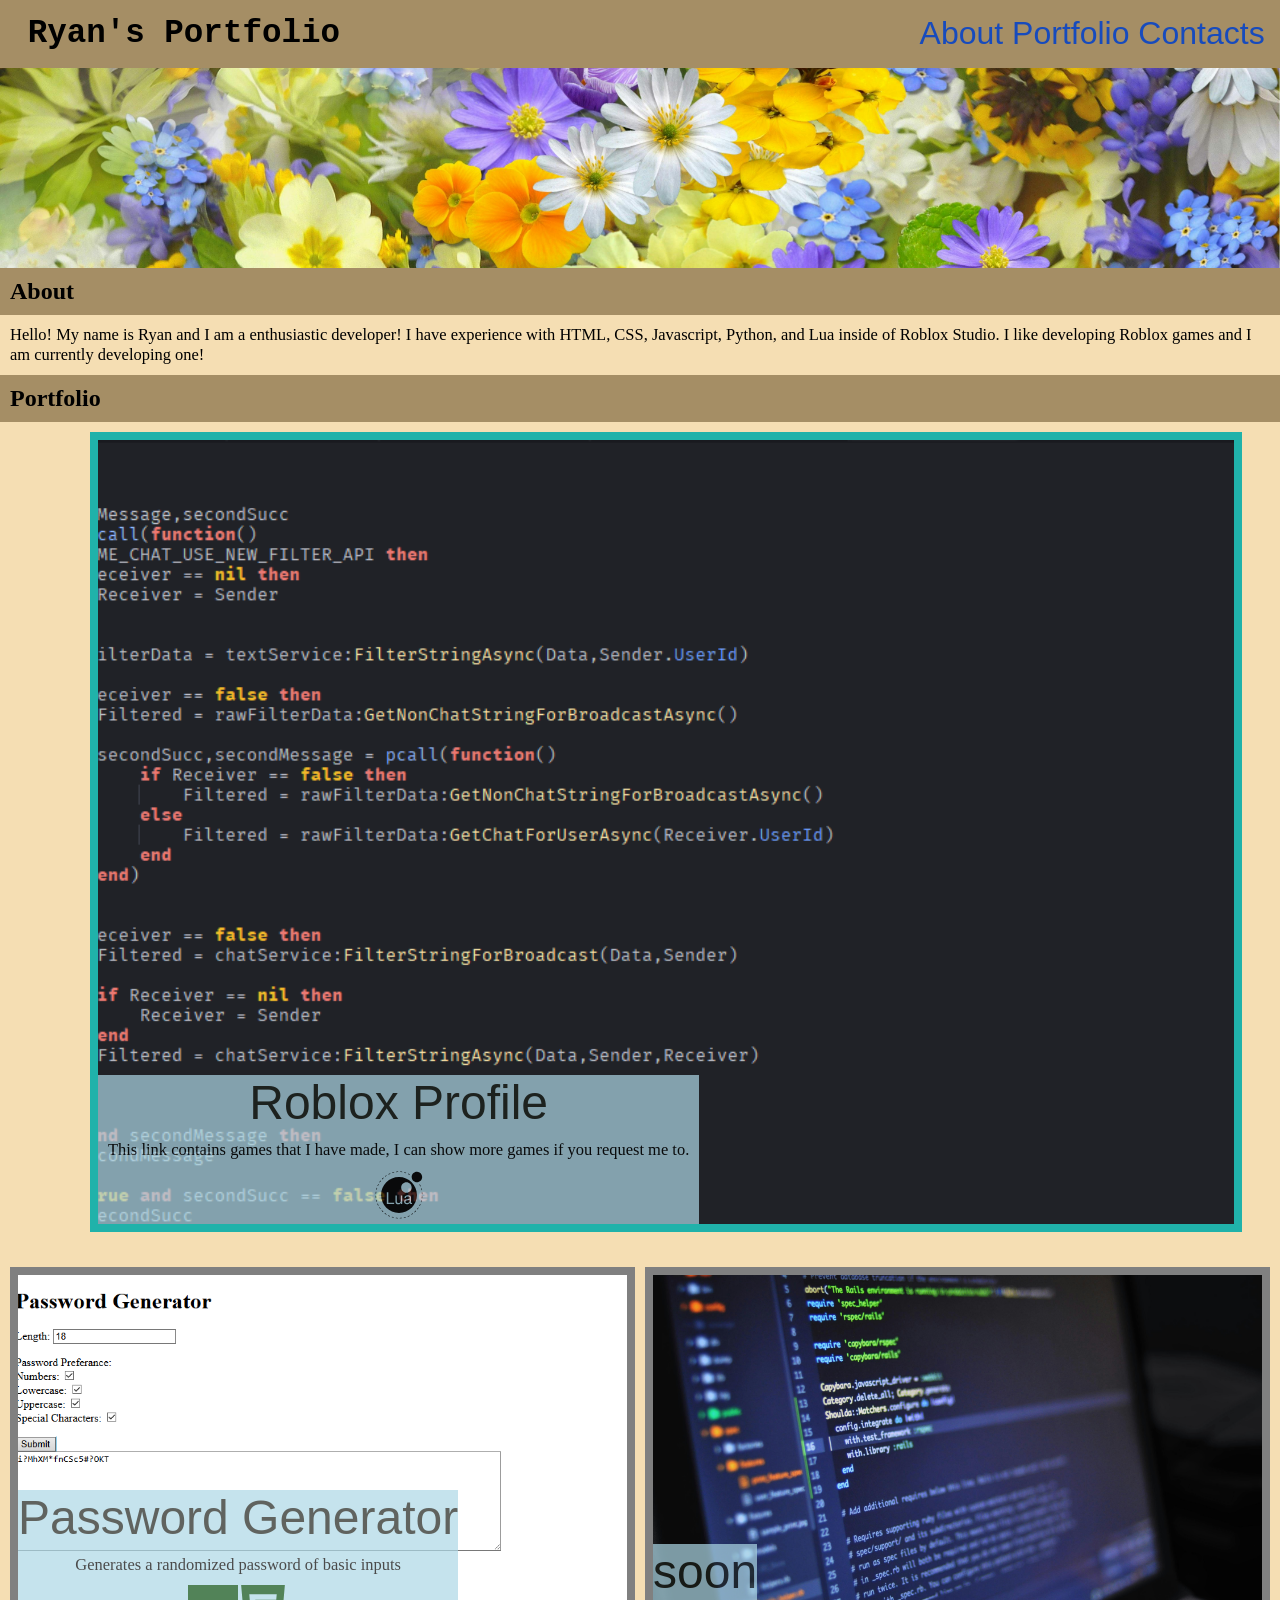
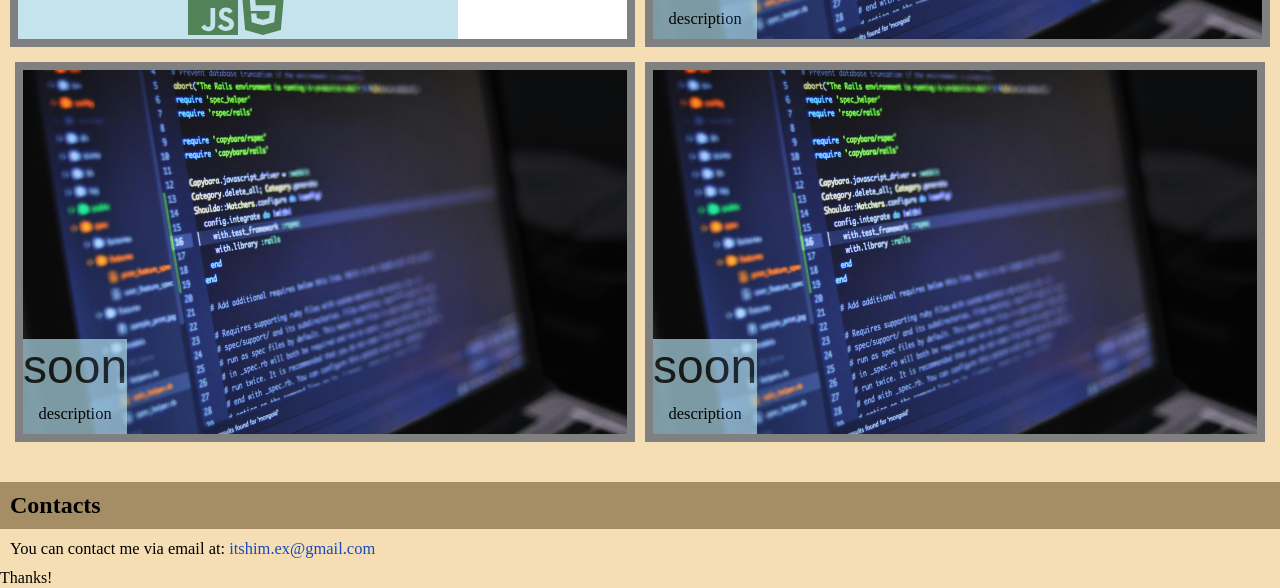
==== index.html @ 3d2c6822 "Fix typo in the About section" ====
<!DOCTYPE html>
<html lang="en">

<head>
    <meta charset="UTF-8">
    <meta name="viewport" content="width=device-width, initial-scale=1.0">
    <title>Ryan's Portfolio</title>
    <!-- <link rel="stylesheet" href="assets/css/reset.css"> -->
    <link rel="stylesheet" href="assets/css/style.css">
</head>

<body>
    <header>
        <h1 class="red">Ryan's Portfolio</h1>
        <nav>
            <ul>
                <li><a id="aboutlink" href="#about">About</a></li>
                <li><a href="#portfolio">Portfolio</a></li>
                <li><a href="#contacts">Contacts</a></li>
            </ul>
        </nav>
    </header>
    <div class="hero"></div>
    <main>
        <section id="about">
            <h2>About</h2>
            <p>
                Hello! My name is Ryan and I am a enthusiastic developer! I have experience with HTML, CSS, Javascript, Python, and Lua inside of Roblox Studio. I like developing Roblox games and I am currently developing one!
            </p>
        </section>
        <section id="portfolio">
            <h2>Portfolio</h2>
            <div class="card imgLua" id="top">
                <div class="textbox">
                    <a href="https://www.roblox.com/users/1444174909/profile#!#creations" target="_blank">Roblox Profile</a>
                    <p>This link contains games that I have made, I can show more games if you request me to.</p>
                    <img src="assets/images/lua.svg" class="luaSVG">
                </div>
            </div>
            <div class="projects">
                <div class="row">
                    <div class="col">
                        <div class="card imgPsWrd" id="two">
                            <div class="textbox">
                                <a href="https://rycunn904.github.io/password_generator/" target="_blank">Password Generator</a>
                                <p>Generates a randomized password of basic inputs</p>
                                <img src="assets/images/javascript.svg" class="jsSVG"><img src="assets/images/html5.svg" class="htmlSVG">
                            </div>
                        </div>
                    </div>
                    <div class="col">
                        <div class="card img" id="three">
                            <div class="textbox">
                                <a>soon</a>
                                <p>description</p>
                            </div>
                        </div>
                    </div>
                    <div class="row">
                        <div class="col">
                            <div class="card img" id="two">
                                <div class="textbox">
                                    <a>soon</a>
                                    <p>description</p>
                                </div>
                            </div>
                        </div>
                        <div class="col">
                            <div class="card img" id="three">
                                <div class="textbox">
                                    <a>soon</a>
                                    <p>description</p>
                                </div>
                            </div>
                        </div>
                    </div>
                </div>
            </div>
        </section>
        <section id="contacts">
            <h2>Contacts</h2>
            <p>
                You can contact me via email at: <a href="mailto:itshim.ex@gmail.com">itshim.ex@gmail.com</a>
            </p>
        </section>
    </main>
    <footer>Thanks!</footer>
</body>

</html>
---- assets/css/style.css ----
* {
    box-sizing: border-box;
    padding: 0%;
    margin: 0%;
}

body {
    background-color: wheat;
}

header {
    display: flex;
    flex-wrap: wrap;
    background-color: rgb(165, 142, 101);
    padding: 1.20%;
}

h1 {
    display: inline-block;
    text-align: left;
    font-family: monospace;
    font-size: 250%;
    margin-left: 1%;
}

nav {
    margin-left: auto;
    margin-top: auto;
} 

nav ul {
    font-size: 200%;
    font-family: Impact, Haettenschweiler, 'Arial Narrow Bold', sans-serif;
    list-style-type: none;
}

nav ul li {
    display: inline-block;
    padding-right: 0.5;
}

a {
    color: rgb(23, 75, 189);
    text-decoration: none;
}

.hero {
    display: flex;
    flex-wrap: wrap;
    background-image: url(../images/hero.jpeg);
    background-size: cover;
    background-position: center;
    height: 200px;
    width: 100%;
}

h2 {
    background-color: rgb(165, 142, 101);
    size: 100px;
    padding: 10px;
}

P {
    padding: 10px;
    padding-left: 20;
    font-size: 103%;
}

.projects {
    display: flex;
    flex-wrap: wrap;
    justify-content: space-evenly;
    margin-bottom: 25px;
    width: 100%;
    height: 800px;
    grid-row: 2;
}

.col {
    display: flex;
    flex-direction: column;
    flex-basis: 100%;
    flex: 1;
    margin: 5px;
    border: gray;
    border-style: solid;
    border-width: 8px;
}

.row {
    display: flex;
    flex-wrap: wrap;
    flex-direction: row;
    width: 100%;
    margin: 5px;
}

.card {
    flex-wrap: 1 0 200px;
    padding: 40px;
    text-align: center;
    width: 100%;
    height: 100%;
    background-position: center;
    background-size: cover;
    position: relative;
}

.img {
    background-image: url(../images/code.jpg);
}

.imgLua {
    background-image: url(../images/lua.png);
}

.imgPsWrd {
    background-image: url(../images/pswrd.png);
}

.textbox {
    background-color: lightblue;
    opacity: 70%;
    position: absolute;
    bottom: 0%;
    left: 0%;
}

.textbox a {
    font-size: 300%;
    font-family:'Gill Sans', 'Gill Sans MT', Calibri, 'Trebuchet MS', sans-serif;
    color: rgb(29, 34, 28);
}

.textbox a:hover {
    text-decoration: underline;
    color: whitesmoke;
}

#top {
    display: flex;
    flex-wrap: wrap;
    height: 800px;
    width: 90%;
    margin-bottom: 25px;
    margin-left: 90px;
    margin-top: 10px;
    border: lightseagreen;
    border-style: solid;
    border-width: 8px;
}

.jsSVG {
    height: 50px;
    width: 50px;
}

.htmlSVG {
    height: 50px;
    width: 50px;
}

.luaSVG {
    height: 50px;
    width: 50px;
}
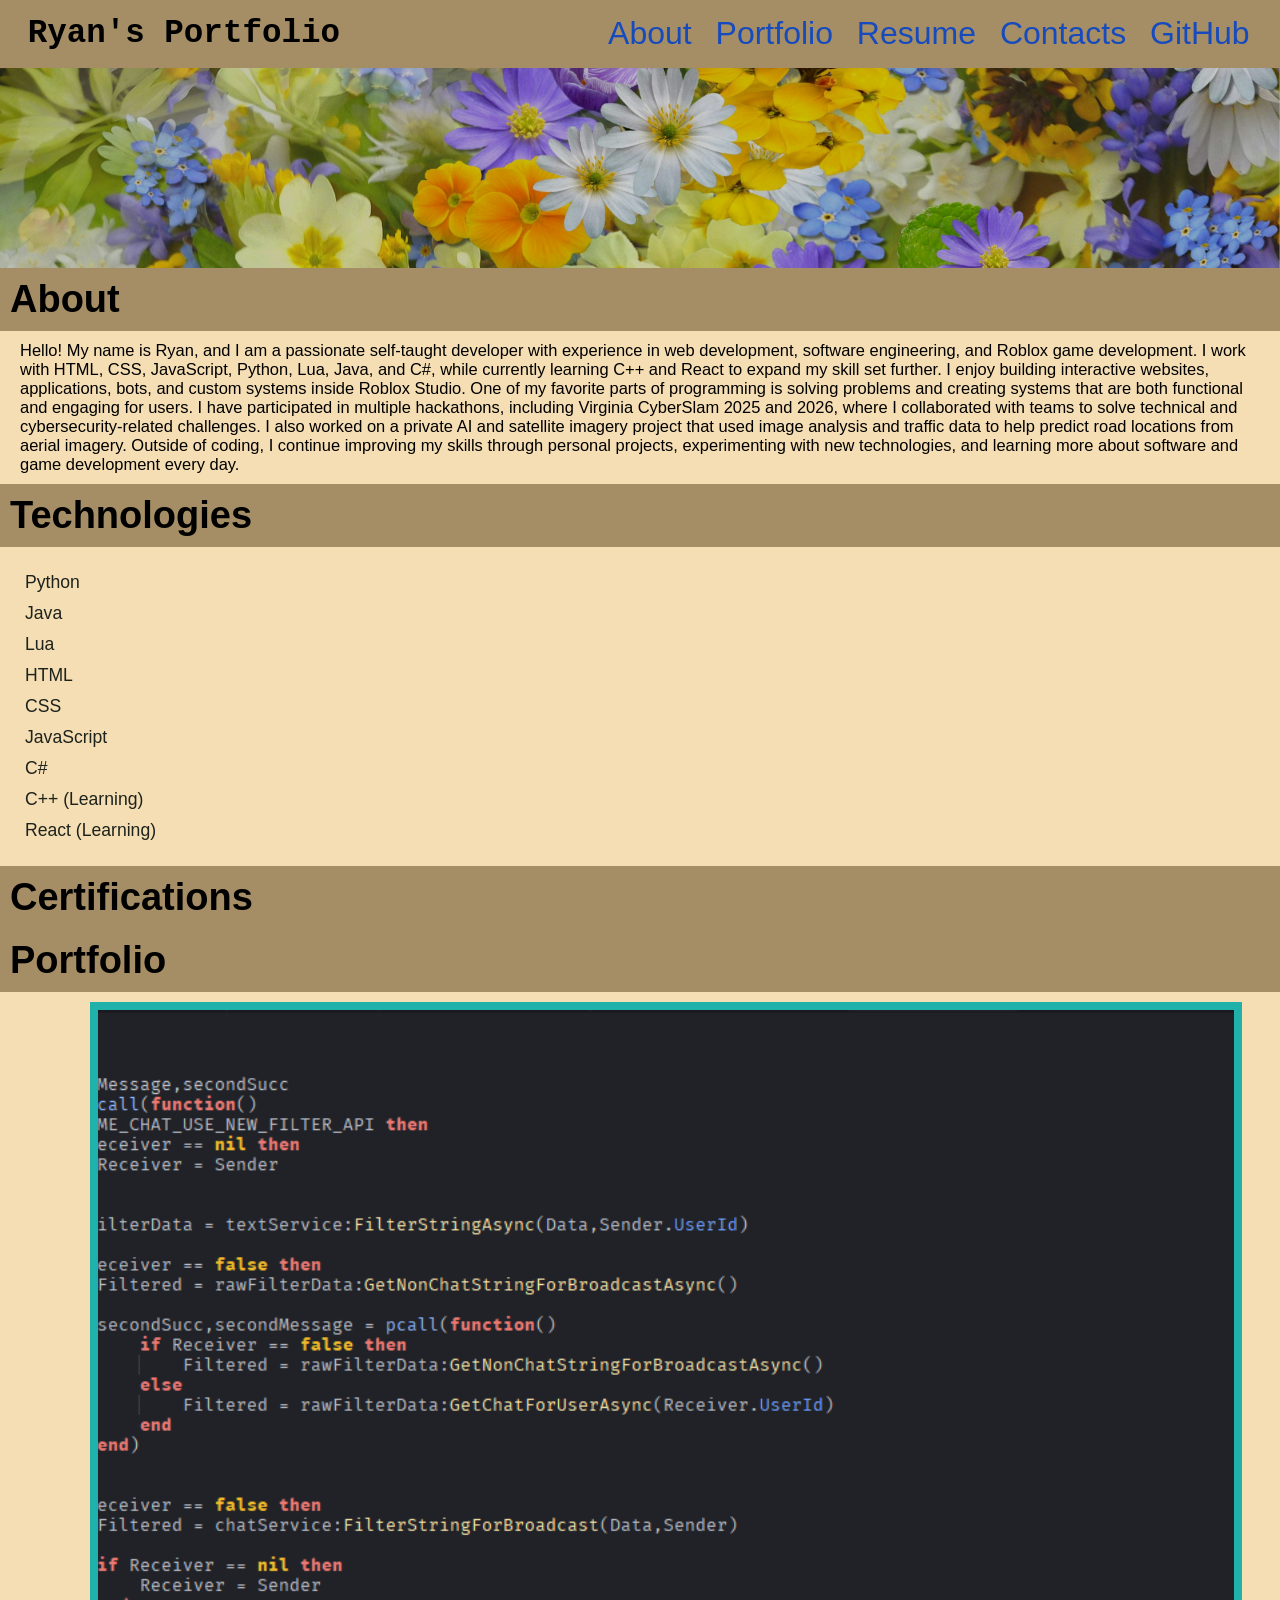
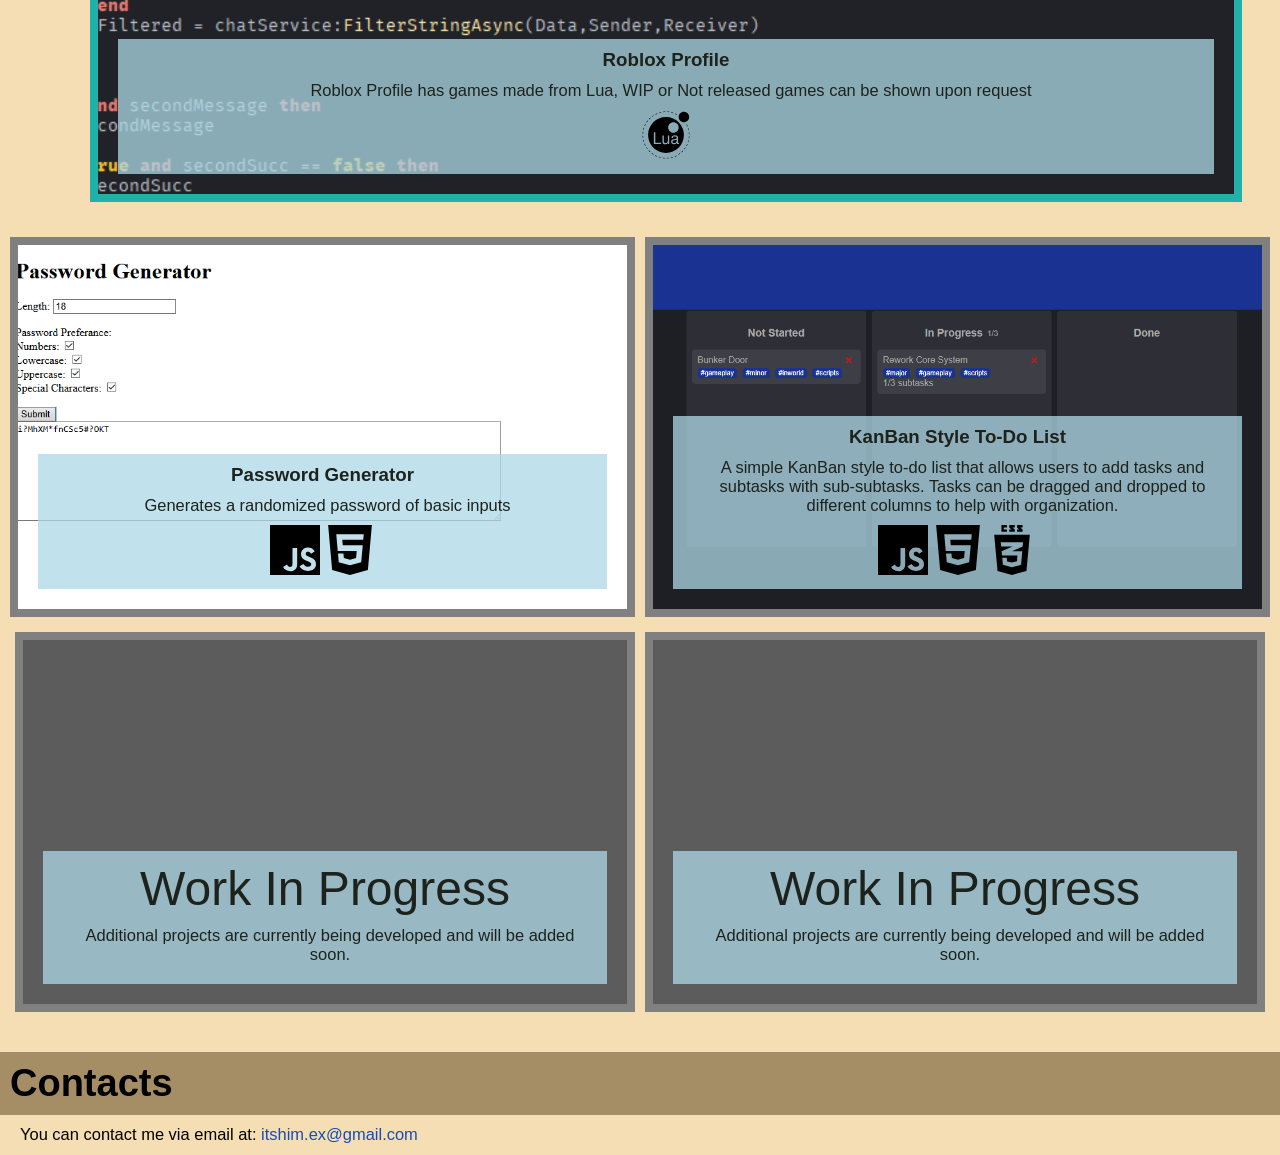
==== commit f894ebed: "Added Resume and kanban project" ====
--- a/index.html
+++ b/index.html
@@ -16,7 +16,9 @@
             <ul>
                 <li><a id="aboutlink" href="#about">About</a></li>
                 <li><a href="#portfolio">Portfolio</a></li>
+                <li><a href="resume/">Resume</a></li>
                 <li><a href="#contacts">Contacts</a></li>
+                <li><a href="https://github.com/Rycunn904">GitHub</a></li>
             </ul>
         </nav>
     </header>
@@ -25,51 +27,104 @@
         <section id="about">
             <h2>About</h2>
             <p>
-                Hello! My name is Ryan and I am a enthusiastic developer! I have experience with HTML, CSS, Javascript, Python, and Lua inside of Roblox Studio. I like developing Roblox games and I am currently developing one!
+                Hello! My name is Ryan, and I am a passionate self-taught developer with
+                experience in web development, software engineering, and Roblox game
+                development. I work with HTML, CSS, JavaScript, Python, Lua, Java, and C#,
+                while currently learning C++ and React to expand my skill set further.
+
+                I enjoy building interactive websites, applications, bots, and custom
+                systems inside Roblox Studio. One of my favorite parts of programming is
+                solving problems and creating systems that are both functional and engaging
+                for users.
+
+                I have participated in multiple hackathons, including Virginia CyberSlam
+                2025 and 2026, where I collaborated with teams to solve technical and
+                cybersecurity-related challenges. I also worked on a private AI and
+                satellite imagery project that used image analysis and traffic data to help
+                predict road locations from aerial imagery.
+
+                Outside of coding, I continue improving my skills through personal projects,
+                experimenting with new technologies, and learning more about software and
+                game development every day.
             </p>
         </section>
+        <section id="skills">
+            <h2>Technologies</h2>
+
+            <div class="skills-grid">
+                <ul>Python</ul>
+                <ul>Java</ul>
+                <ul>Lua</ul>
+                <ul>HTML</ul>
+                <ul>CSS</ul>
+                <ul>JavaScript</ul>
+                <ul>C#</ul>
+                <ul>C++ (Learning)</ul>
+                <ul>React (Learning)</ul>
+            </div>
+        </section>
+        <section id="certifications">
+            <h2>Certifications</h2>
+            <div data-iframe-width="150" data-iframe-height="270"
+                data-share-badge-id="5fc6f3e3-802c-4afe-8d80-ba829c3019bc"
+                data-share-badge-host="https://www.credly.com">
+            </div>
         <section id="portfolio">
             <h2>Portfolio</h2>
-            <div class="card imgLua" id="top">
+            <a class="card imgLua" id="top" href="https://www.roblox.com/users/1444174909/profile#!#creations" target="_blank">
                 <div class="textbox">
-                    <a href="https://www.roblox.com/users/1444174909/profile#!#creations" target="_blank">Roblox Profile</a>
-                    <p>This link contains games that I have made, I can show more games if you request me to.</p>
-                    <img src="assets/images/lua.svg" class="luaSVG">
+                    <h3>Roblox Profile</h3>
+                    <p>Roblox Profile has games made from Lua, WIP or Not released games can be shown upon request</p>
+                    <img src="assets/images/code_svg/lua.svg" class="luaSVG" alt="Lua Logo">
                 </div>
-            </div>
+            </a>
             <div class="projects">
                 <div class="row">
                     <div class="col">
-                        <div class="card imgPsWrd" id="two">
-                            <div class="textbox">
-                                <a href="https://rycunn904.github.io/password_generator/" target="_blank">Password Generator</a>
-                                <p>Generates a randomized password of basic inputs</p>
-                                <img src="assets/images/javascript.svg" class="jsSVG"><img src="assets/images/html5.svg" class="htmlSVG">
+                        <a class="card-link" href="https://rycunn904.github.io/password_generator/" target="_blank">
+                            <div class="card imgPsWrd" id="two">
+                                <div class="textbox">
+                                    <h3>Password Generator</h3>
+                                    <p>Generates a randomized password of basic inputs</p>
+                                    <img src="assets/images/code_svg/javascript.svg" class="jsSVG" alt="JavaScript Logo">
+                                    <img src="assets/images/code_svg/html5.svg" class="htmlSVG" alt="HTML5 Logo">
+                                </div>
                             </div>
-                        </div>
+                        </a>
                     </div>
                     <div class="col">
-                        <div class="card img" id="three">
-                            <div class="textbox">
-                                <a>soon</a>
-                                <p>description</p>
+                        <a class="card-link" href="https://rycunn904.github.io/kanban/" target="_blank">
+                            <div class="card imgkanban" id="three">
+                                <div class="textbox">
+                                    <h3>KanBan Style To-Do List</h3>
+                                    <p>
+                                        A simple KanBan style to-do list that allows users to add tasks and subtasks with sub-subtasks. Tasks can be dragged and dropped to different columns to help with organization.
+                                    </p>
+                                    <img src="assets/images/code_svg/javascript.svg" class="htmlSVG" alt="JavaScript Logo">
+                                    <img src="assets/images/code_svg/html5.svg" class="jsSVG" alt="JavaScript Logo">
+                                    <img src="assets/images/code_svg/css3.svg" class="cssSVG" alt="CSS3 Logo">
+                                </div>
                             </div>
-                        </div>
+                        </a>
                     </div>
                     <div class="row">
                         <div class="col">
                             <div class="card img" id="two">
                                 <div class="textbox">
-                                    <a>soon</a>
-                                    <p>description</p>
+                                    <a>Work In Progress</a>
+                                    <p>
+                                        Additional projects are currently being developed and will be added soon.
+                                    </p>
                                 </div>
                             </div>
                         </div>
                         <div class="col">
                             <div class="card img" id="three">
                                 <div class="textbox">
-                                    <a>soon</a>
-                                    <p>description</p>
+                                    <a>Work In Progress</a>
+                                    <p>
+                                        Additional projects are currently being developed and will be added soon.
+                                    </p>
                                 </div>
                             </div>
                         </div>
@@ -84,7 +139,7 @@
             </p>
         </section>
     </main>
-    <footer>Thanks!</footer>
+    <script type="text/javascript" async src="//cdn.credly.com/assets/utilities/embed.js"></script>
 </body>
 
-</html>
+</html>
--- a/assets/css/style.css
+++ b/assets/css/style.css
@@ -6,6 +6,7 @@
 
 body {
     background-color: wheat;
+    font-family: Arial, sans-serif;
 }
 
 header {
@@ -13,6 +14,7 @@
     flex-wrap: wrap;
     background-color: rgb(165, 142, 101);
     padding: 1.20%;
+    align-items: center;
 }
 
 h1 {
@@ -36,7 +38,12 @@
 
 nav ul li {
     display: inline-block;
-    padding-right: 0.5;
+    padding-right: 15px;
+}
+
+nav ul li a:hover {
+    color: white;
+    text-decoration: underline;
 }
 
 a {
@@ -52,17 +59,28 @@
     background-position: center;
     height: 200px;
     width: 100%;
+    position: relative;
+}
+
+.hero::after {
+    content: "";
+    position: absolute;
+    top: 0;
+    left: 0;
+    width: 100%;
+    height: 100%;
+    background: rgba(0,0,0,0.2);
 }
 
 h2 {
     background-color: rgb(165, 142, 101);
-    size: 100px;
+    font-size: 38px;
     padding: 10px;
 }
 
 P {
     padding: 10px;
-    padding-left: 20;
+    padding-left: 20px;
     font-size: 103%;
 }
 
@@ -70,21 +88,15 @@
     display: flex;
     flex-wrap: wrap;
     justify-content: space-evenly;
+    width: 100%;
     margin-bottom: 25px;
-    width: 100%;
-    height: 800px;
-    grid-row: 2;
 }
 
 .col {
     display: flex;
-    flex-direction: column;
-    flex-basis: 100%;
     flex: 1;
     margin: 5px;
-    border: gray;
-    border-style: solid;
-    border-width: 8px;
+    min-width: 280px;
 }
 
 .row {
@@ -95,19 +107,46 @@
     margin: 5px;
 }
 
+.card-link {
+    display: block;
+    width: 100%;
+    height: 100%;
+    text-decoration: none;
+    color: inherit;
+}
+
 .card {
-    flex-wrap: 1 0 200px;
-    padding: 40px;
+    display: flex;
+    flex-direction: column;
+    justify-content: flex-end;
+
+    width: 100%;
+    min-height: 380px;
+
+    padding: 20px;
     text-align: center;
-    width: 100%;
-    height: 100%;
+
     background-position: center;
     background-size: cover;
-    position: relative;
+
+    border: 8px solid gray;
+    box-sizing: border-box;
+
+    cursor: pointer;
+
+    transition: transform 0.25s ease, box-shadow 0.25s ease;
+}
+
+.card:hover {
+    transform: translateY(-10px);
+    box-shadow: 0 12px 25px rgba(0,0,0,0.25);
+    border-color: lightseagreen;
+    box-shadow: 0 0 0 4px rgba(32,178,170,0.3),
+                0 12px 25px rgba(0,0,0,0.25);
 }
 
 .img {
-    background-image: url(../images/code.jpg);
+    background-color: rgb(92, 92, 92);
 }
 
 .imgLua {
@@ -118,12 +157,32 @@
     background-image: url(../images/pswrd.png);
 }
 
+.imgkanban {
+    background-image: url(../images/kanban.png);
+}
+
+img, .card, .hero {
+    max-width: 100%;
+}
+
+.skills-grid {
+    gap: 10px;
+    padding: 20px;
+}
+
+.skills-grid ul {
+    color:rgb(29, 34, 28);
+    padding: 5px;
+    width: 100%;
+    font-size: 110%;
+    font-family:'Gill Sans', 'Gill Sans MT', Calibri, 'Trebuchet MS', sans-serif;
+}
+
 .textbox {
-    background-color: lightblue;
-    opacity: 70%;
-    position: absolute;
-    bottom: 0%;
-    left: 0%;
+    background-color: rgba(173, 216, 230, 0.75);
+    color:rgb(29, 34, 28);
+    padding: 10px;
+    width: 100%;
 }
 
 .textbox a {
@@ -153,14 +212,23 @@
 .jsSVG {
     height: 50px;
     width: 50px;
+    filter: brightness(0);
 }
 
 .htmlSVG {
     height: 50px;
     width: 50px;
+    filter: brightness(0);
 }
 
 .luaSVG {
     height: 50px;
     width: 50px;
+    filter: brightness(0);
+}
+
+.cssSVG {
+    height: 50px;
+    width: 50px;
+    filter: brightness(0);
 }
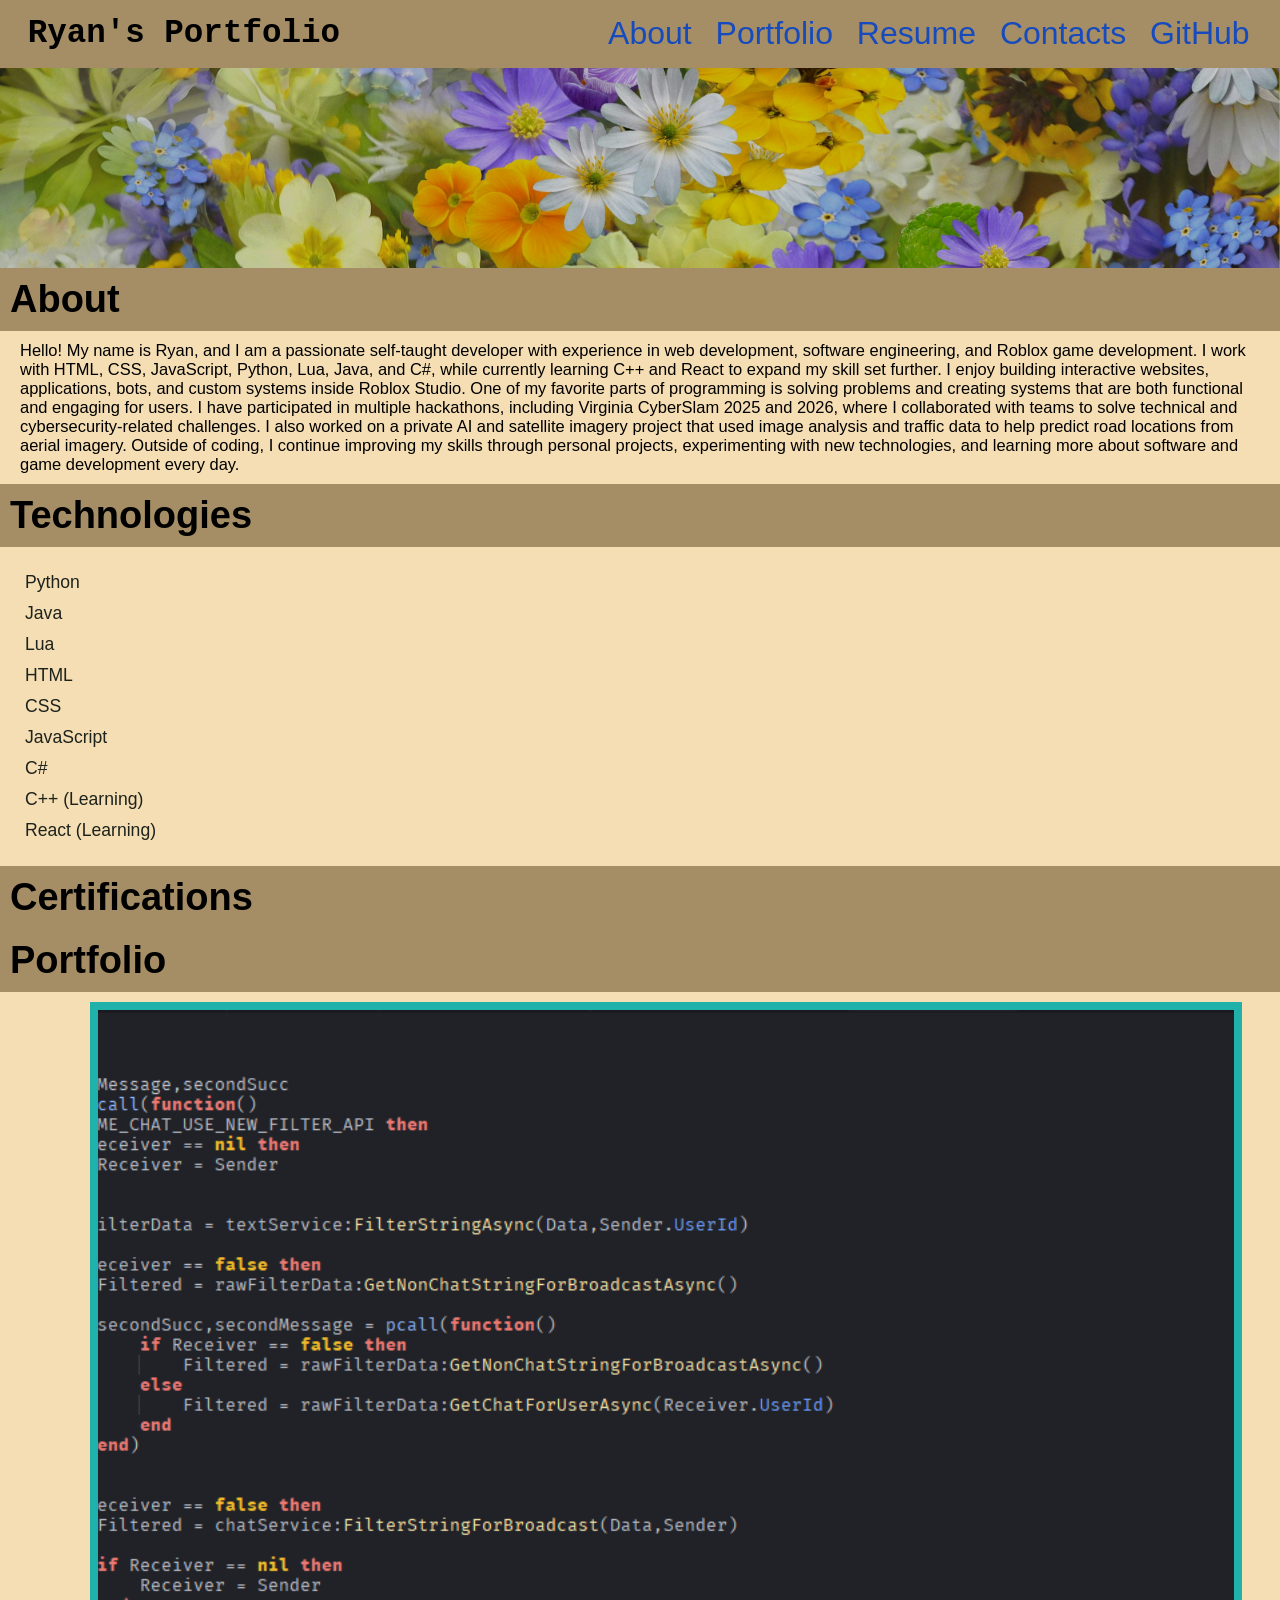
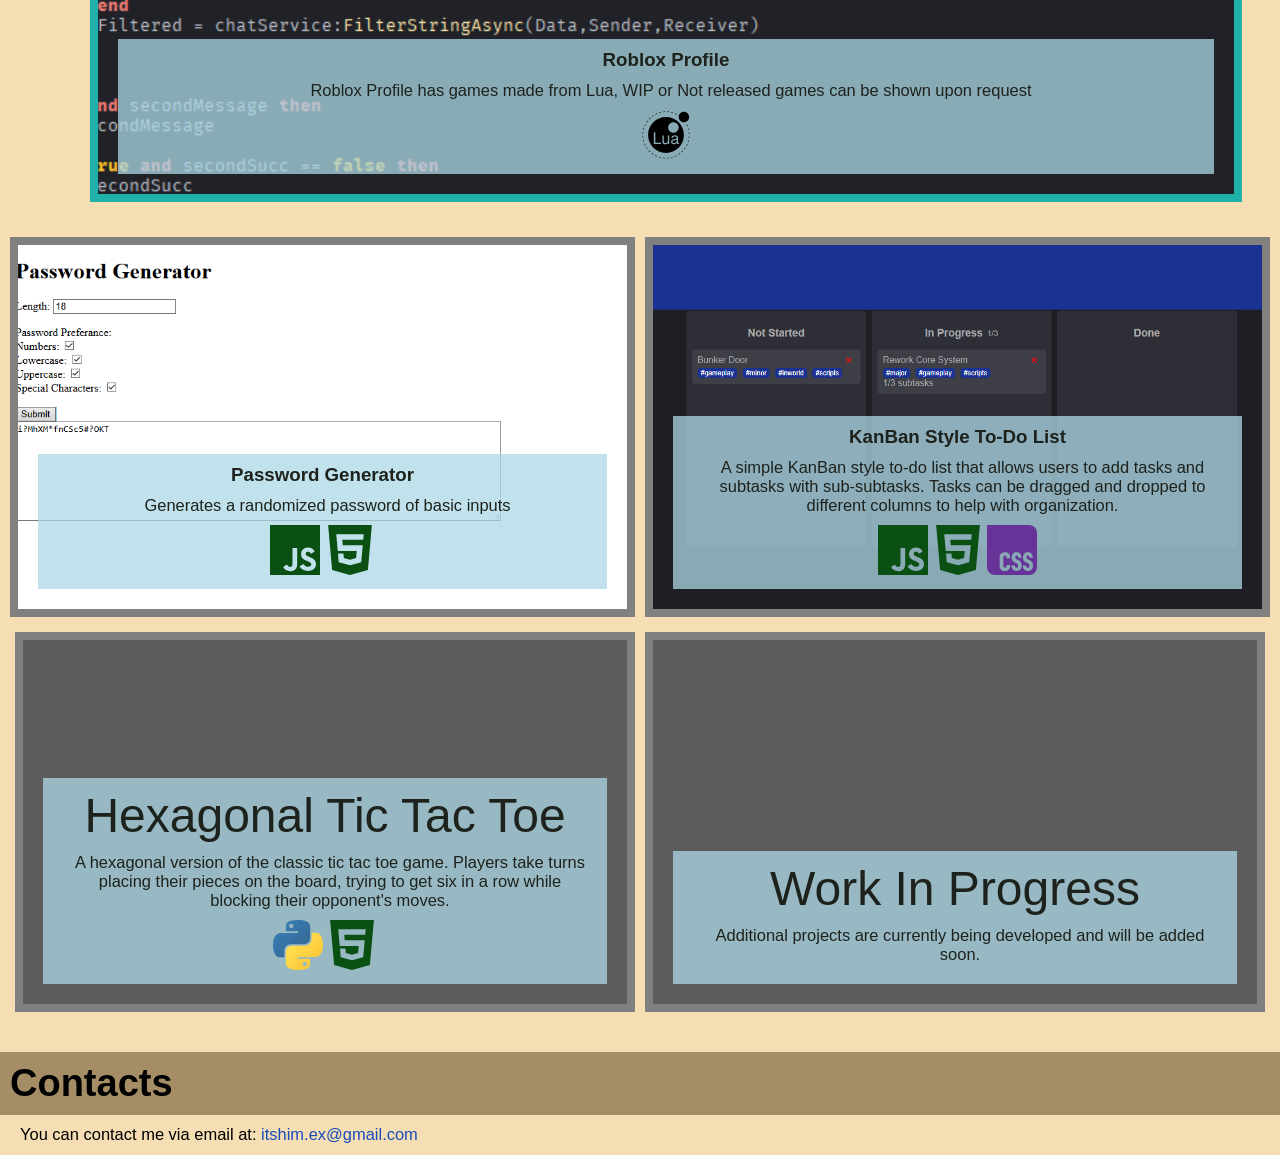
==== commit c4e72a12: "Update styles and updated  project details to portfolio" ====
--- a/index.html
+++ b/index.html
@@ -75,7 +75,7 @@
                 <div class="textbox">
                     <h3>Roblox Profile</h3>
                     <p>Roblox Profile has games made from Lua, WIP or Not released games can be shown upon request</p>
-                    <img src="assets/images/code_svg/lua.svg" class="luaSVG" alt="Lua Logo">
+                    <img src="assets/images/code_svg/lua.svg" class="SVG" alt="Lua Logo">
                 </div>
             </a>
             <div class="projects">
@@ -86,8 +86,8 @@
                                 <div class="textbox">
                                     <h3>Password Generator</h3>
                                     <p>Generates a randomized password of basic inputs</p>
-                                    <img src="assets/images/code_svg/javascript.svg" class="jsSVG" alt="JavaScript Logo">
-                                    <img src="assets/images/code_svg/html5.svg" class="htmlSVG" alt="HTML5 Logo">
+                                    <img src="assets/images/code_svg/javascript.svg" class="SVG" alt="JavaScript Logo">
+                                    <img src="assets/images/code_svg/html5.svg" class="SVG" alt="HTML5 Logo">
                                 </div>
                             </div>
                         </a>
@@ -100,9 +100,9 @@
                                     <p>
                                         A simple KanBan style to-do list that allows users to add tasks and subtasks with sub-subtasks. Tasks can be dragged and dropped to different columns to help with organization.
                                     </p>
-                                    <img src="assets/images/code_svg/javascript.svg" class="htmlSVG" alt="JavaScript Logo">
-                                    <img src="assets/images/code_svg/html5.svg" class="jsSVG" alt="JavaScript Logo">
-                                    <img src="assets/images/code_svg/css3.svg" class="cssSVG" alt="CSS3 Logo">
+                                    <img src="assets/images/code_svg/javascript.svg" class="SVG" alt="JavaScript Logo">
+                                    <img src="assets/images/code_svg/html5.svg" class="SVG" alt="HTML5 Logo">
+                                    <img src="assets/images/code_svg/css3.svg" class="SVG" alt="CSS3 Logo">
                                 </div>
                             </div>
                         </a>
@@ -111,10 +111,12 @@
                         <div class="col">
                             <div class="card img" id="two">
                                 <div class="textbox">
-                                    <a>Work In Progress</a>
+                                    <a>Hexagonal Tic Tac Toe</a>
                                     <p>
-                                        Additional projects are currently being developed and will be added soon.
+                                        A hexagonal version of the classic tic tac toe game. Players take turns placing their pieces on the board, trying to get six in a row while blocking their opponent's moves.
                                     </p>
+                                    <img src="assets/images/code_svg/python.svg" class="SVG" alt="Python Logo">
+                                    <img src="assets/images/code_svg/html5.svg" class="SVG" alt="HTML5 Logo">
                                 </div>
                             </div>
                         </div>
--- a/assets/css/style.css
+++ b/assets/css/style.css
@@ -209,26 +209,8 @@
     border-width: 8px;
 }
 
-.jsSVG {
+.SVG {
     height: 50px;
     width: 50px;
-    filter: brightness(0);
-}
-
-.htmlSVG {
-    height: 50px;
-    width: 50px;
-    filter: brightness(0);
-}
-
-.luaSVG {
-    height: 50px;
-    width: 50px;
-    filter: brightness(0);
-}
-
-.cssSVG {
-    height: 50px;
-    width: 50px;
-    filter: brightness(0);
+    /* filter: brightness(0); */
 }
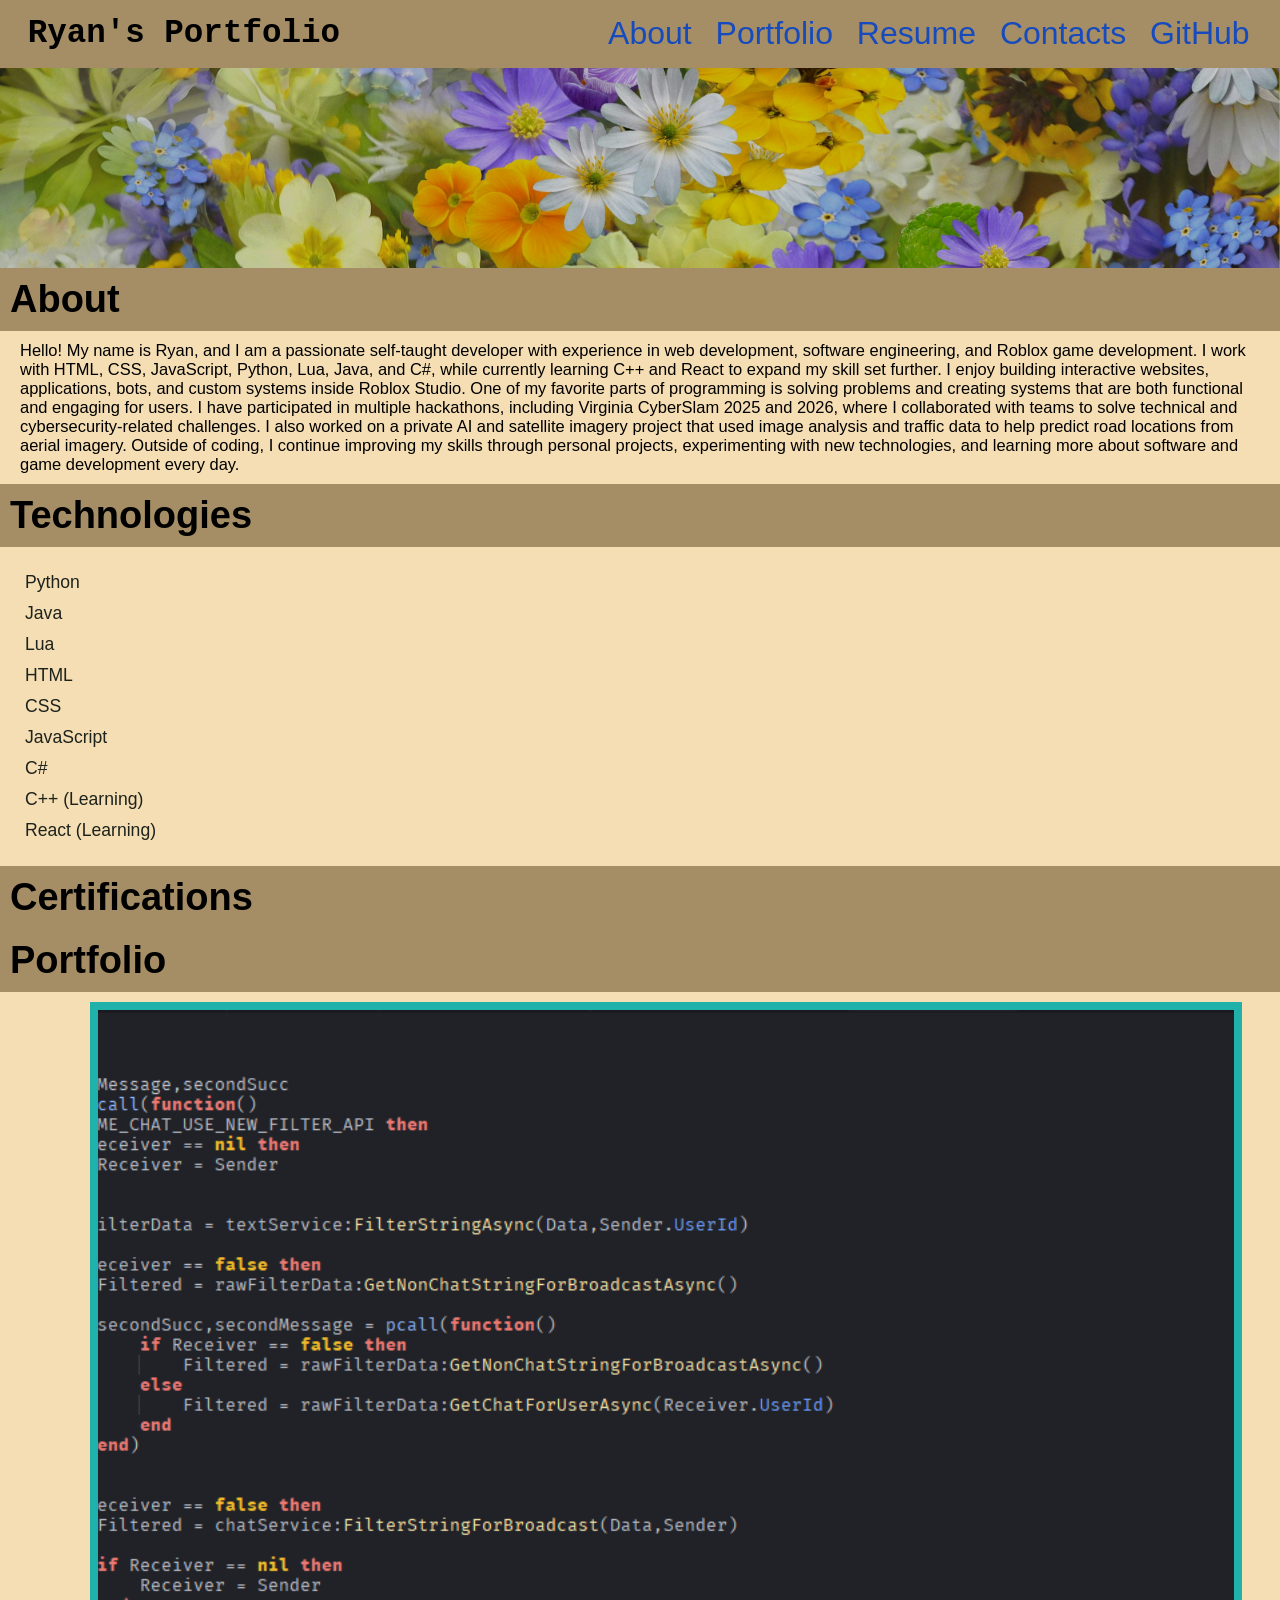
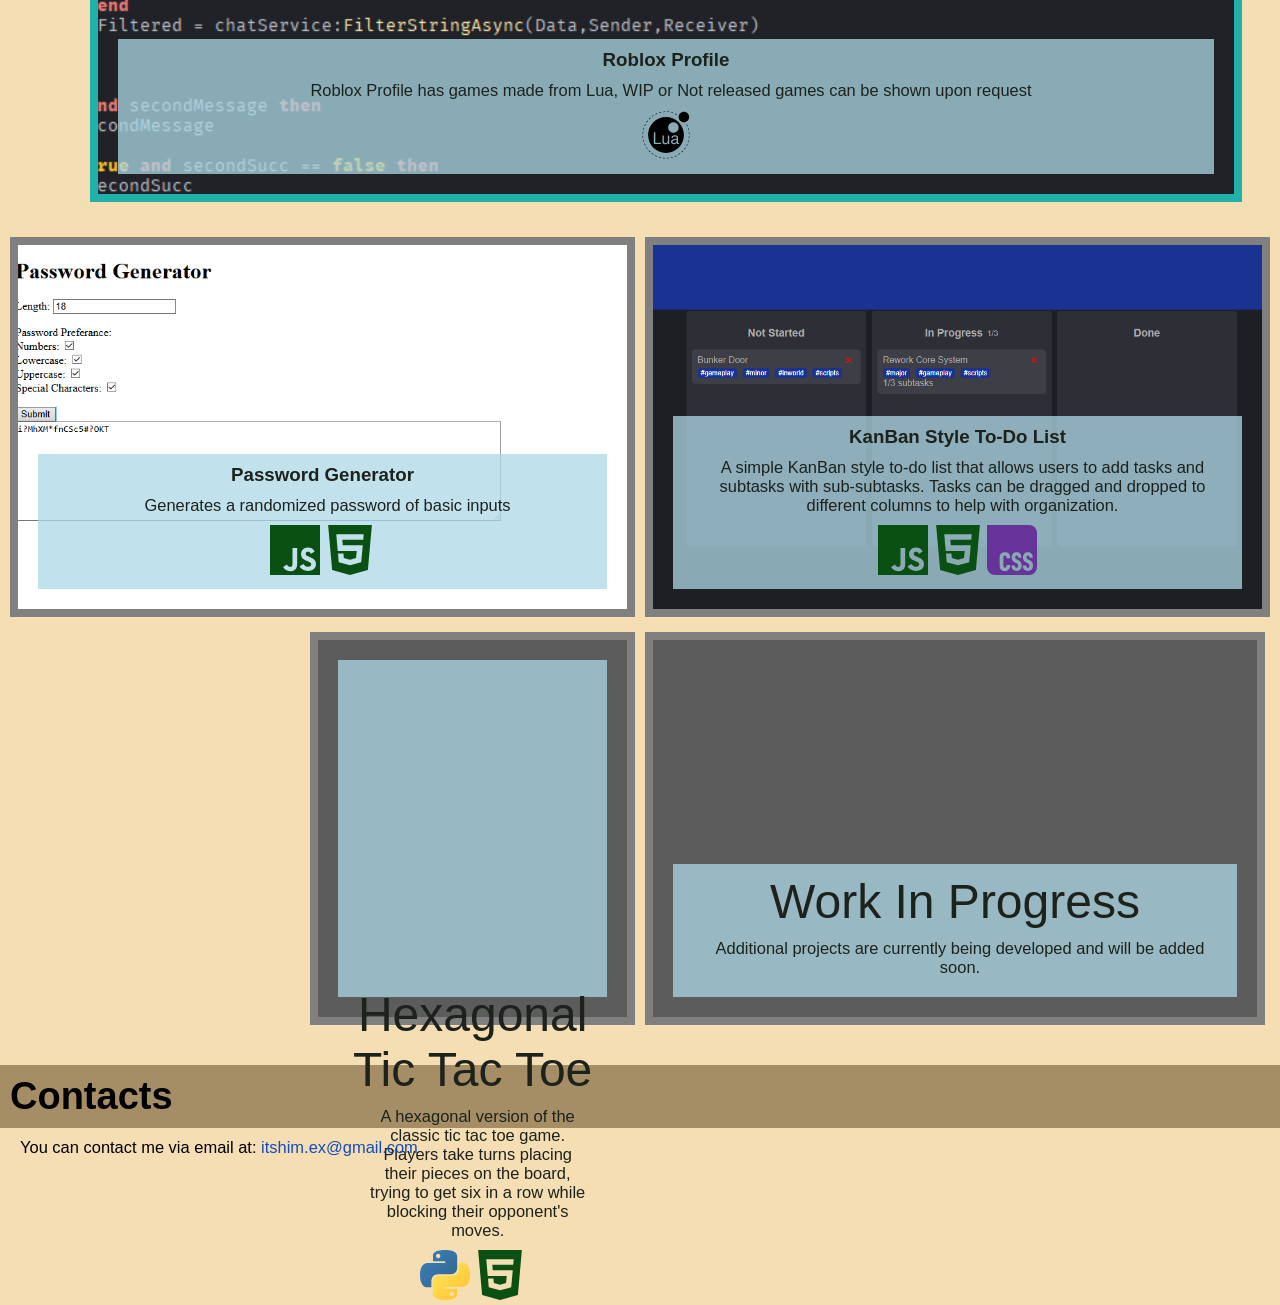
==== commit fcfd2fbf: "Fixed the unlinked Hexagonal Tic Tac Toe card" ====
--- a/index.html
+++ b/index.html
@@ -69,77 +69,87 @@
                 data-share-badge-id="5fc6f3e3-802c-4afe-8d80-ba829c3019bc"
                 data-share-badge-host="https://www.credly.com">
             </div>
-        <section id="portfolio">
-            <h2>Portfolio</h2>
-            <a class="card imgLua" id="top" href="https://www.roblox.com/users/1444174909/profile#!#creations" target="_blank">
-                <div class="textbox">
-                    <h3>Roblox Profile</h3>
-                    <p>Roblox Profile has games made from Lua, WIP or Not released games can be shown upon request</p>
-                    <img src="assets/images/code_svg/lua.svg" class="SVG" alt="Lua Logo">
-                </div>
-            </a>
-            <div class="projects">
-                <div class="row">
-                    <div class="col">
-                        <a class="card-link" href="https://rycunn904.github.io/password_generator/" target="_blank">
-                            <div class="card imgPsWrd" id="two">
-                                <div class="textbox">
-                                    <h3>Password Generator</h3>
-                                    <p>Generates a randomized password of basic inputs</p>
-                                    <img src="assets/images/code_svg/javascript.svg" class="SVG" alt="JavaScript Logo">
-                                    <img src="assets/images/code_svg/html5.svg" class="SVG" alt="HTML5 Logo">
-                                </div>
-                            </div>
-                        </a>
+            <section id="portfolio">
+                <h2>Portfolio</h2>
+                <a class="card imgLua" id="top" href="https://www.roblox.com/users/1444174909/profile#!#creations"
+                    target="_blank">
+                    <div class="textbox">
+                        <h3>Roblox Profile</h3>
+                        <p>Roblox Profile has games made from Lua, WIP or Not released games can be shown upon request
+                        </p>
+                        <img src="assets/images/code_svg/lua.svg" class="SVG" alt="Lua Logo">
                     </div>
-                    <div class="col">
-                        <a class="card-link" href="https://rycunn904.github.io/kanban/" target="_blank">
-                            <div class="card imgkanban" id="three">
-                                <div class="textbox">
-                                    <h3>KanBan Style To-Do List</h3>
-                                    <p>
-                                        A simple KanBan style to-do list that allows users to add tasks and subtasks with sub-subtasks. Tasks can be dragged and dropped to different columns to help with organization.
-                                    </p>
-                                    <img src="assets/images/code_svg/javascript.svg" class="SVG" alt="JavaScript Logo">
-                                    <img src="assets/images/code_svg/html5.svg" class="SVG" alt="HTML5 Logo">
-                                    <img src="assets/images/code_svg/css3.svg" class="SVG" alt="CSS3 Logo">
-                                </div>
-                            </div>
-                        </a>
-                    </div>
+                </a>
+                <div class="projects">
                     <div class="row">
                         <div class="col">
-                            <div class="card img" id="two">
-                                <div class="textbox">
-                                    <a>Hexagonal Tic Tac Toe</a>
-                                    <p>
-                                        A hexagonal version of the classic tic tac toe game. Players take turns placing their pieces on the board, trying to get six in a row while blocking their opponent's moves.
-                                    </p>
-                                    <img src="assets/images/code_svg/python.svg" class="SVG" alt="Python Logo">
-                                    <img src="assets/images/code_svg/html5.svg" class="SVG" alt="HTML5 Logo">
+                            <a class="card-link" href="https://rycunn904.github.io/password_generator/" target="_blank">
+                                <div class="card imgPsWrd" id="two">
+                                    <div class="textbox">
+                                        <h3>Password Generator</h3>
+                                        <p>Generates a randomized password of basic inputs</p>
+                                        <img src="assets/images/code_svg/javascript.svg" class="SVG"
+                                            alt="JavaScript Logo">
+                                        <img src="assets/images/code_svg/html5.svg" class="SVG" alt="HTML5 Logo">
+                                    </div>
                                 </div>
-                            </div>
+                            </a>
                         </div>
                         <div class="col">
-                            <div class="card img" id="three">
-                                <div class="textbox">
-                                    <a>Work In Progress</a>
-                                    <p>
-                                        Additional projects are currently being developed and will be added soon.
-                                    </p>
+                            <a class="card-link" href="https://rycunn904.github.io/kanban/" target="_blank">
+                                <div class="card imgkanban" id="three">
+                                    <div class="textbox">
+                                        <h3>KanBan Style To-Do List</h3>
+                                        <p>
+                                            A simple KanBan style to-do list that allows users to add tasks and subtasks
+                                            with sub-subtasks. Tasks can be dragged and dropped to different columns to
+                                            help with organization.
+                                        </p>
+                                        <img src="assets/images/code_svg/javascript.svg" class="SVG"
+                                            alt="JavaScript Logo">
+                                        <img src="assets/images/code_svg/html5.svg" class="SVG" alt="HTML5 Logo">
+                                        <img src="assets/images/code_svg/css3.svg" class="SVG" alt="CSS3 Logo">
+                                    </div>
+                                </div>
+                            </a>
+                        </div>
+                        <div class="row">
+                            <div class="col">
+                                <a class="card-link" href="https://github.com/Rycunn904/hexagonal-tic-tac-toe" target="_blank">
+                                    <div class="card img" id="two">
+                                        <div class="textbox">
+                                            <a>Hexagonal Tic Tac Toe</a>
+                                            <p>
+                                                A hexagonal version of the classic tic tac toe game. Players take turns
+                                                placing their pieces on the board, trying to get six in a row while
+                                                blocking their opponent's moves.
+                                            </p>
+                                            <img src="assets/images/code_svg/python.svg" class="SVG" alt="Python Logo">
+                                            <img src="assets/images/code_svg/html5.svg" class="SVG" alt="HTML5 Logo">
+                                        </div>
+                                    </div>
+                                </a>
+                            </div>
+                            <div class="col">
+                                <div class="card img" id="three">
+                                    <div class="textbox">
+                                        <a>Work In Progress</a>
+                                        <p>
+                                            Additional projects are currently being developed and will be added soon.
+                                        </p>
+                                    </div>
                                 </div>
                             </div>
                         </div>
                     </div>
                 </div>
-            </div>
-        </section>
-        <section id="contacts">
-            <h2>Contacts</h2>
-            <p>
-                You can contact me via email at: <a href="mailto:itshim.ex@gmail.com">itshim.ex@gmail.com</a>
-            </p>
-        </section>
+            </section>
+            <section id="contacts">
+                <h2>Contacts</h2>
+                <p>
+                    You can contact me via email at: <a href="mailto:itshim.ex@gmail.com">itshim.ex@gmail.com</a>
+                </p>
+            </section>
     </main>
     <script type="text/javascript" async src="//cdn.credly.com/assets/utilities/embed.js"></script>
 </body>
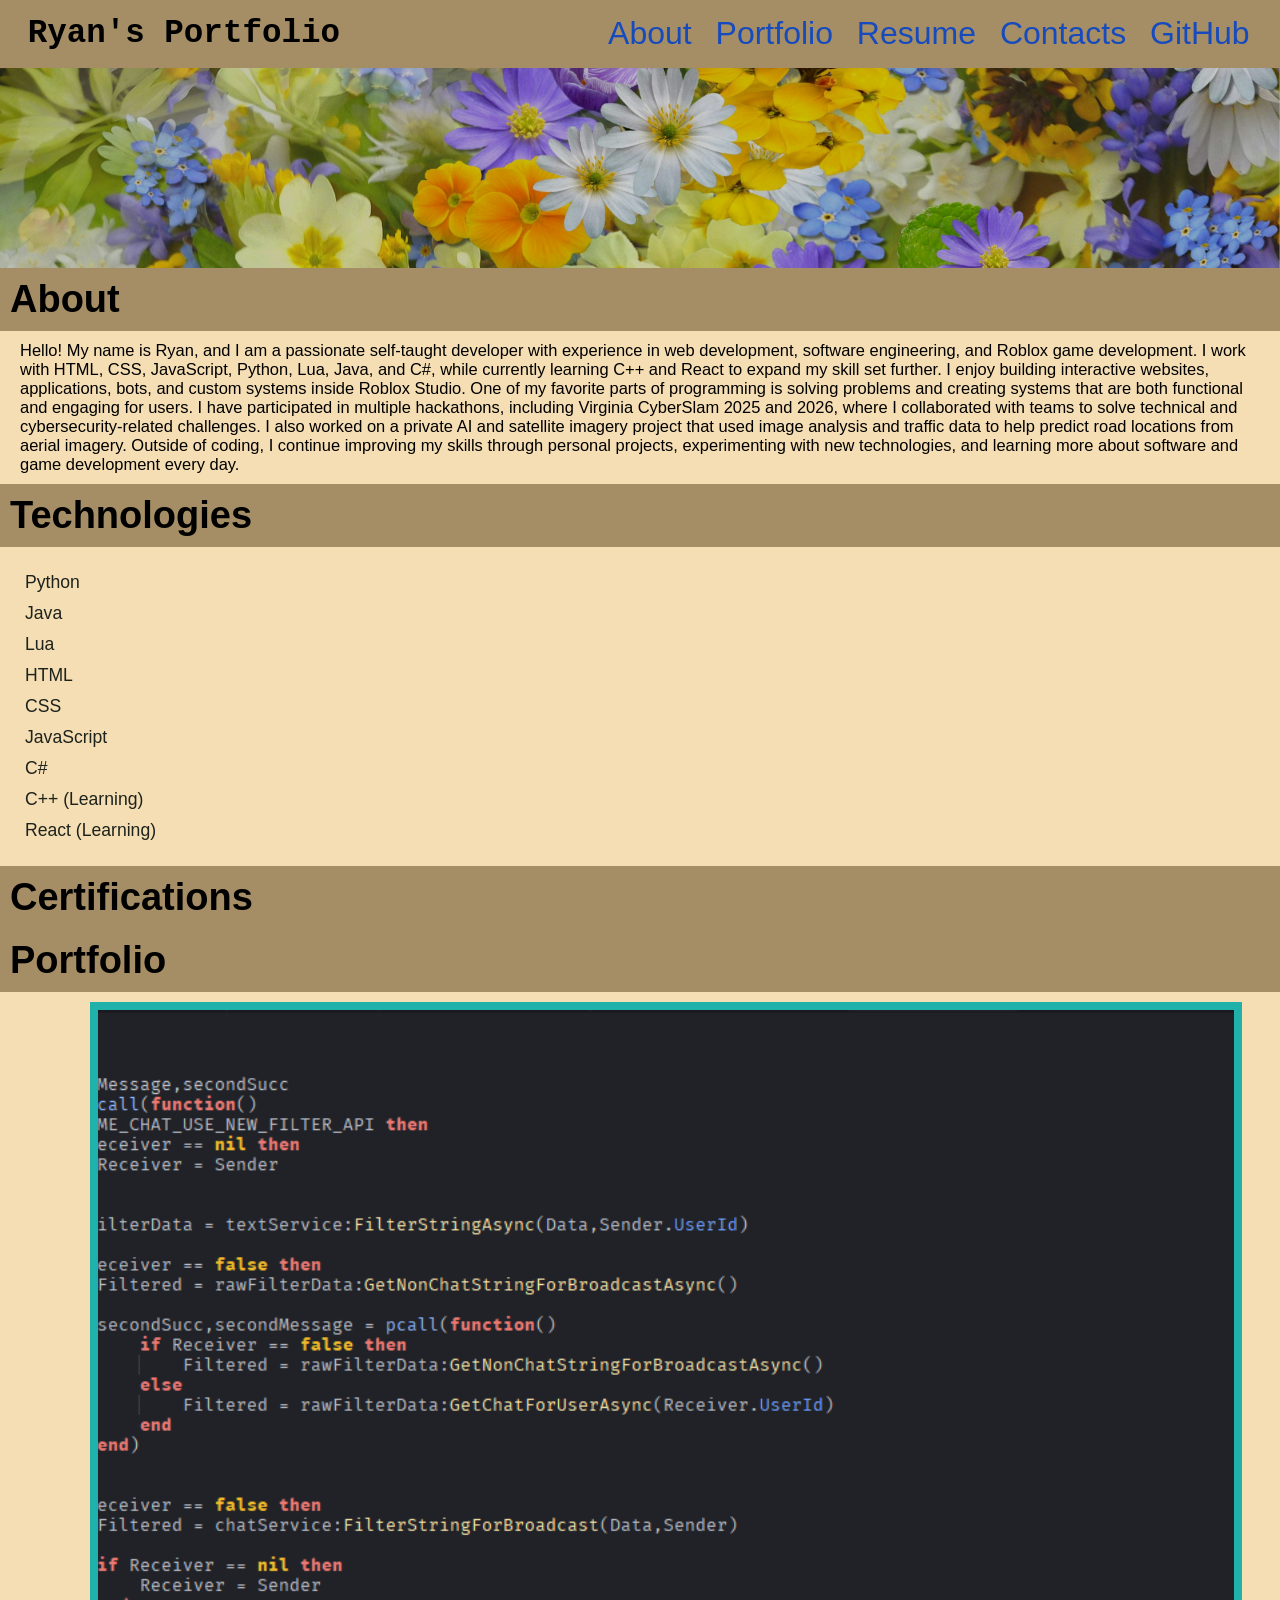
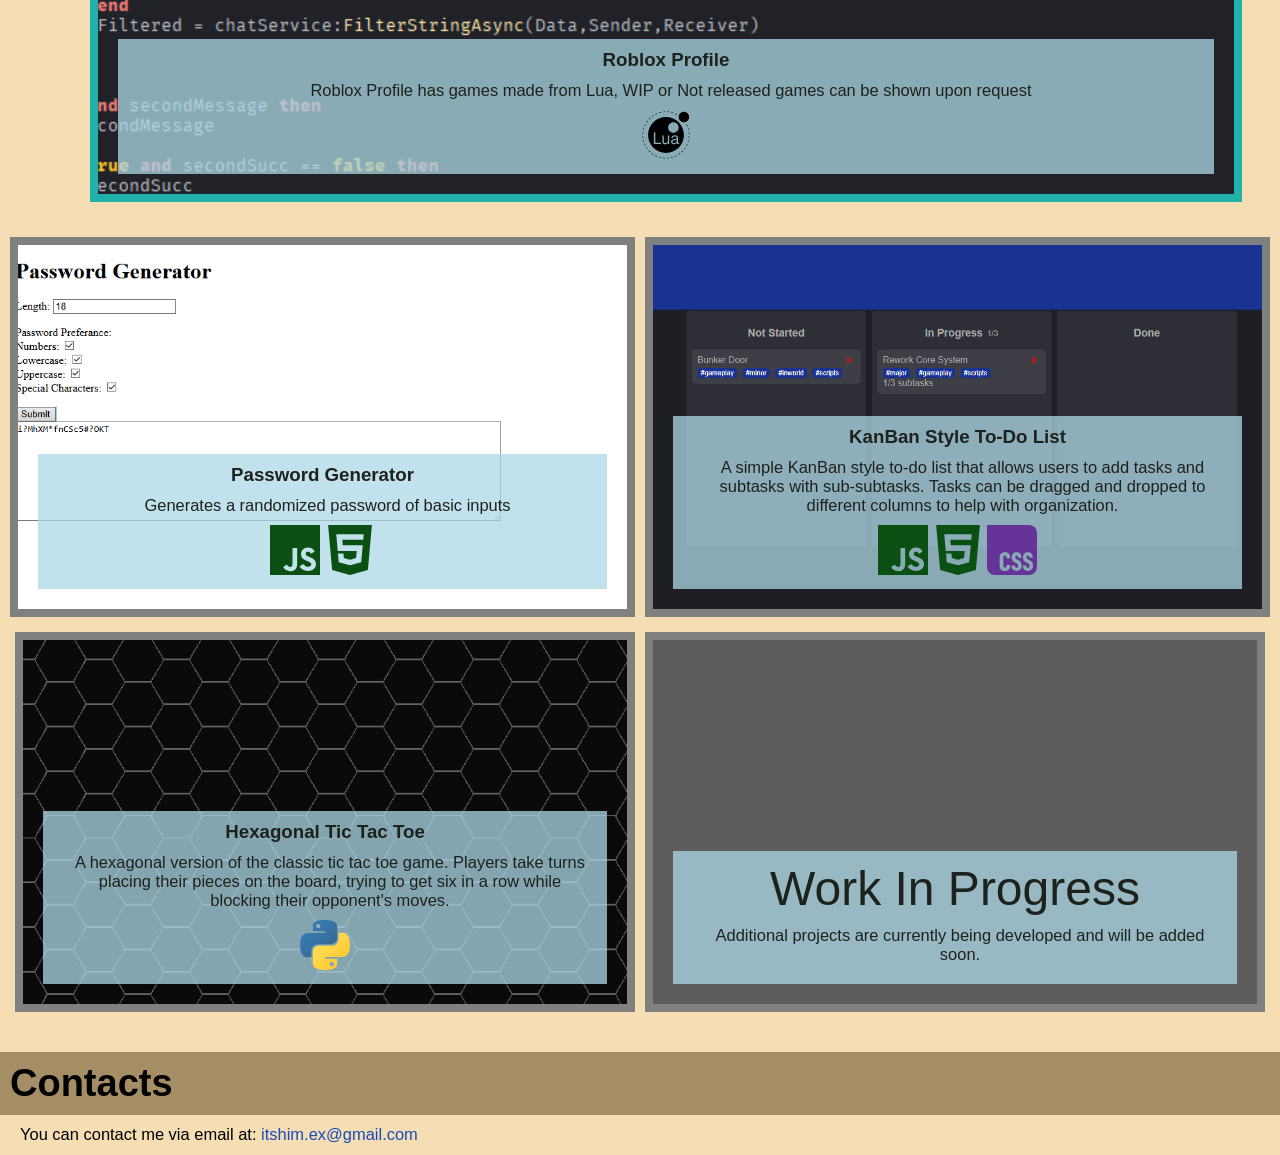
==== commit aff04922: "Added image to HTTT and removed html badge" ====
--- a/index.html
+++ b/index.html
@@ -116,16 +116,15 @@
                         <div class="row">
                             <div class="col">
                                 <a class="card-link" href="https://github.com/Rycunn904/hexagonal-tic-tac-toe" target="_blank">
-                                    <div class="card img" id="two">
+                                    <div class="card imgHTTT" id="two">
                                         <div class="textbox">
-                                            <a>Hexagonal Tic Tac Toe</a>
+                                            <h3>Hexagonal Tic Tac Toe</h3>
                                             <p>
                                                 A hexagonal version of the classic tic tac toe game. Players take turns
                                                 placing their pieces on the board, trying to get six in a row while
                                                 blocking their opponent's moves.
                                             </p>
                                             <img src="assets/images/code_svg/python.svg" class="SVG" alt="Python Logo">
-                                            <img src="assets/images/code_svg/html5.svg" class="SVG" alt="HTML5 Logo">
                                         </div>
                                     </div>
                                 </a>
--- a/assets/css/style.css
+++ b/assets/css/style.css
@@ -159,6 +159,10 @@
 
 .imgkanban {
     background-image: url(../images/kanban.png);
+}
+
+.imgHTTT {
+    background-image: url(../images/httt.png);
 }
 
 img, .card, .hero {
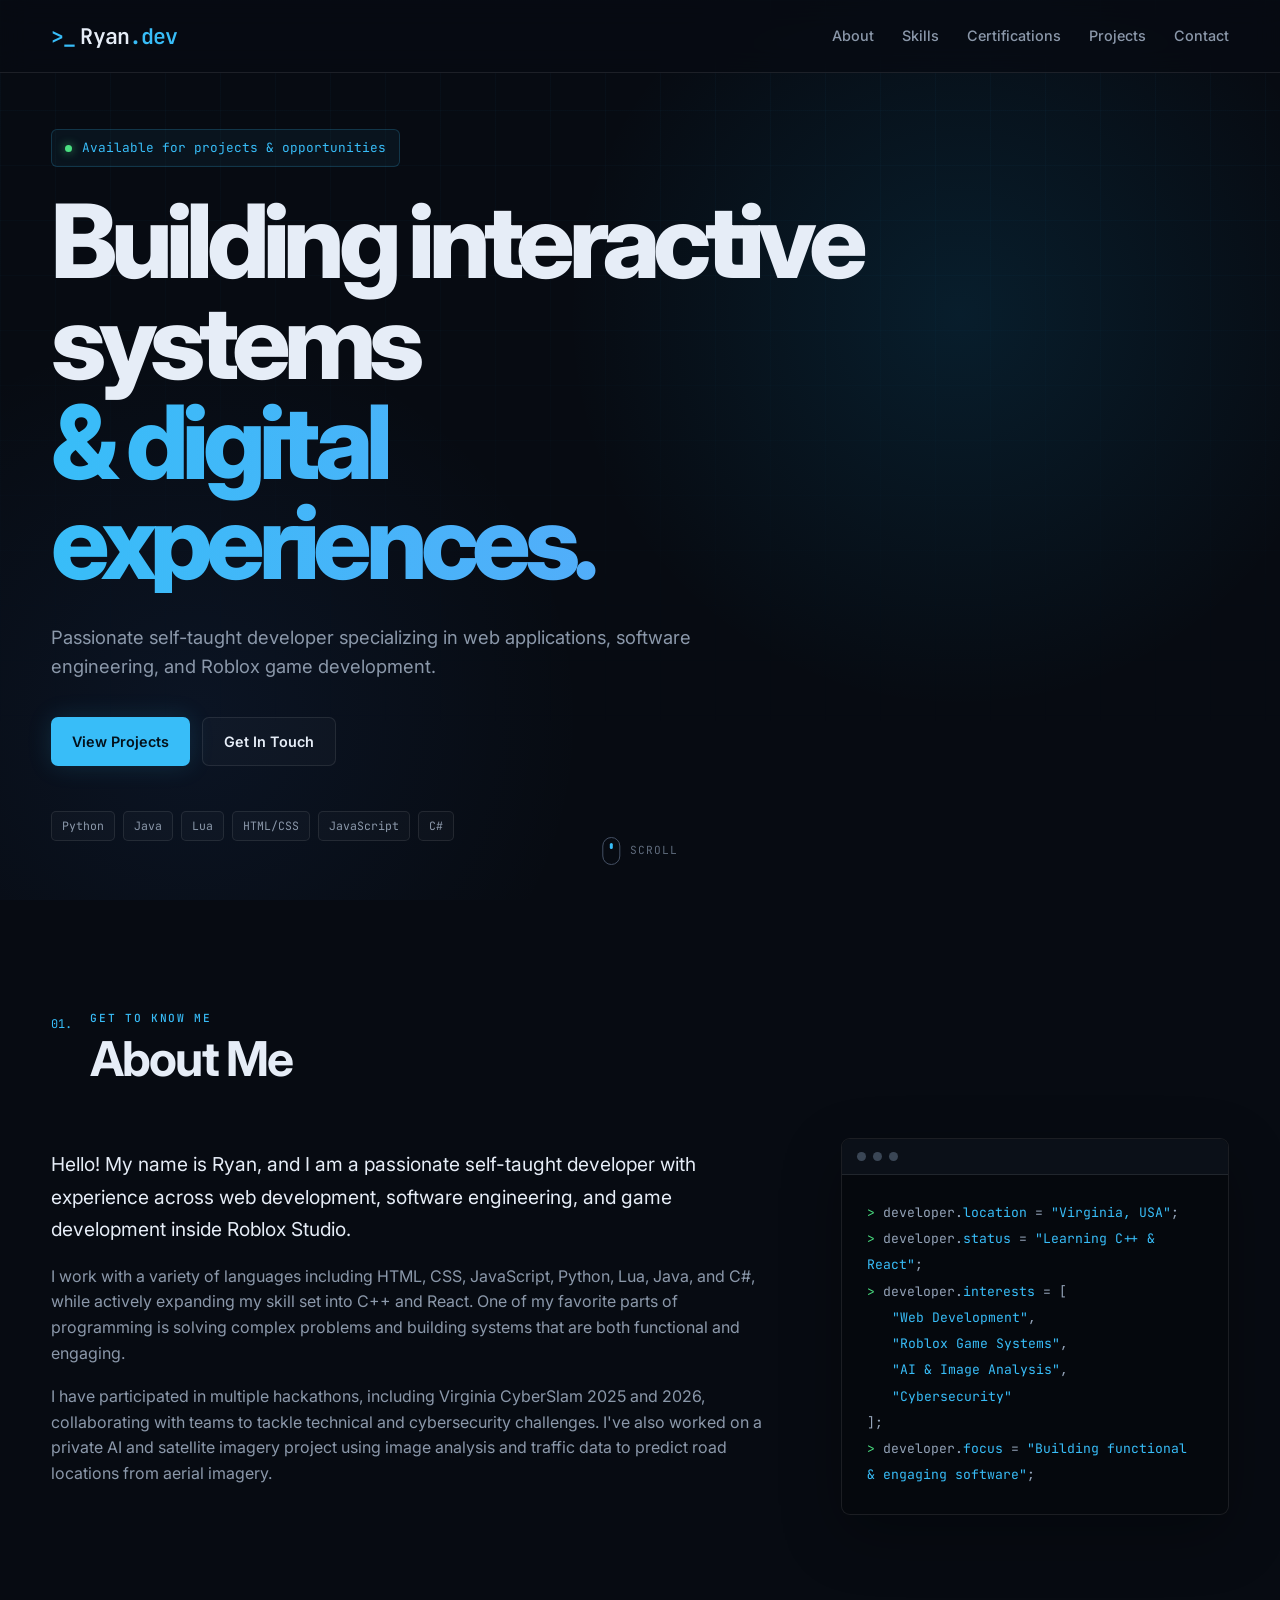
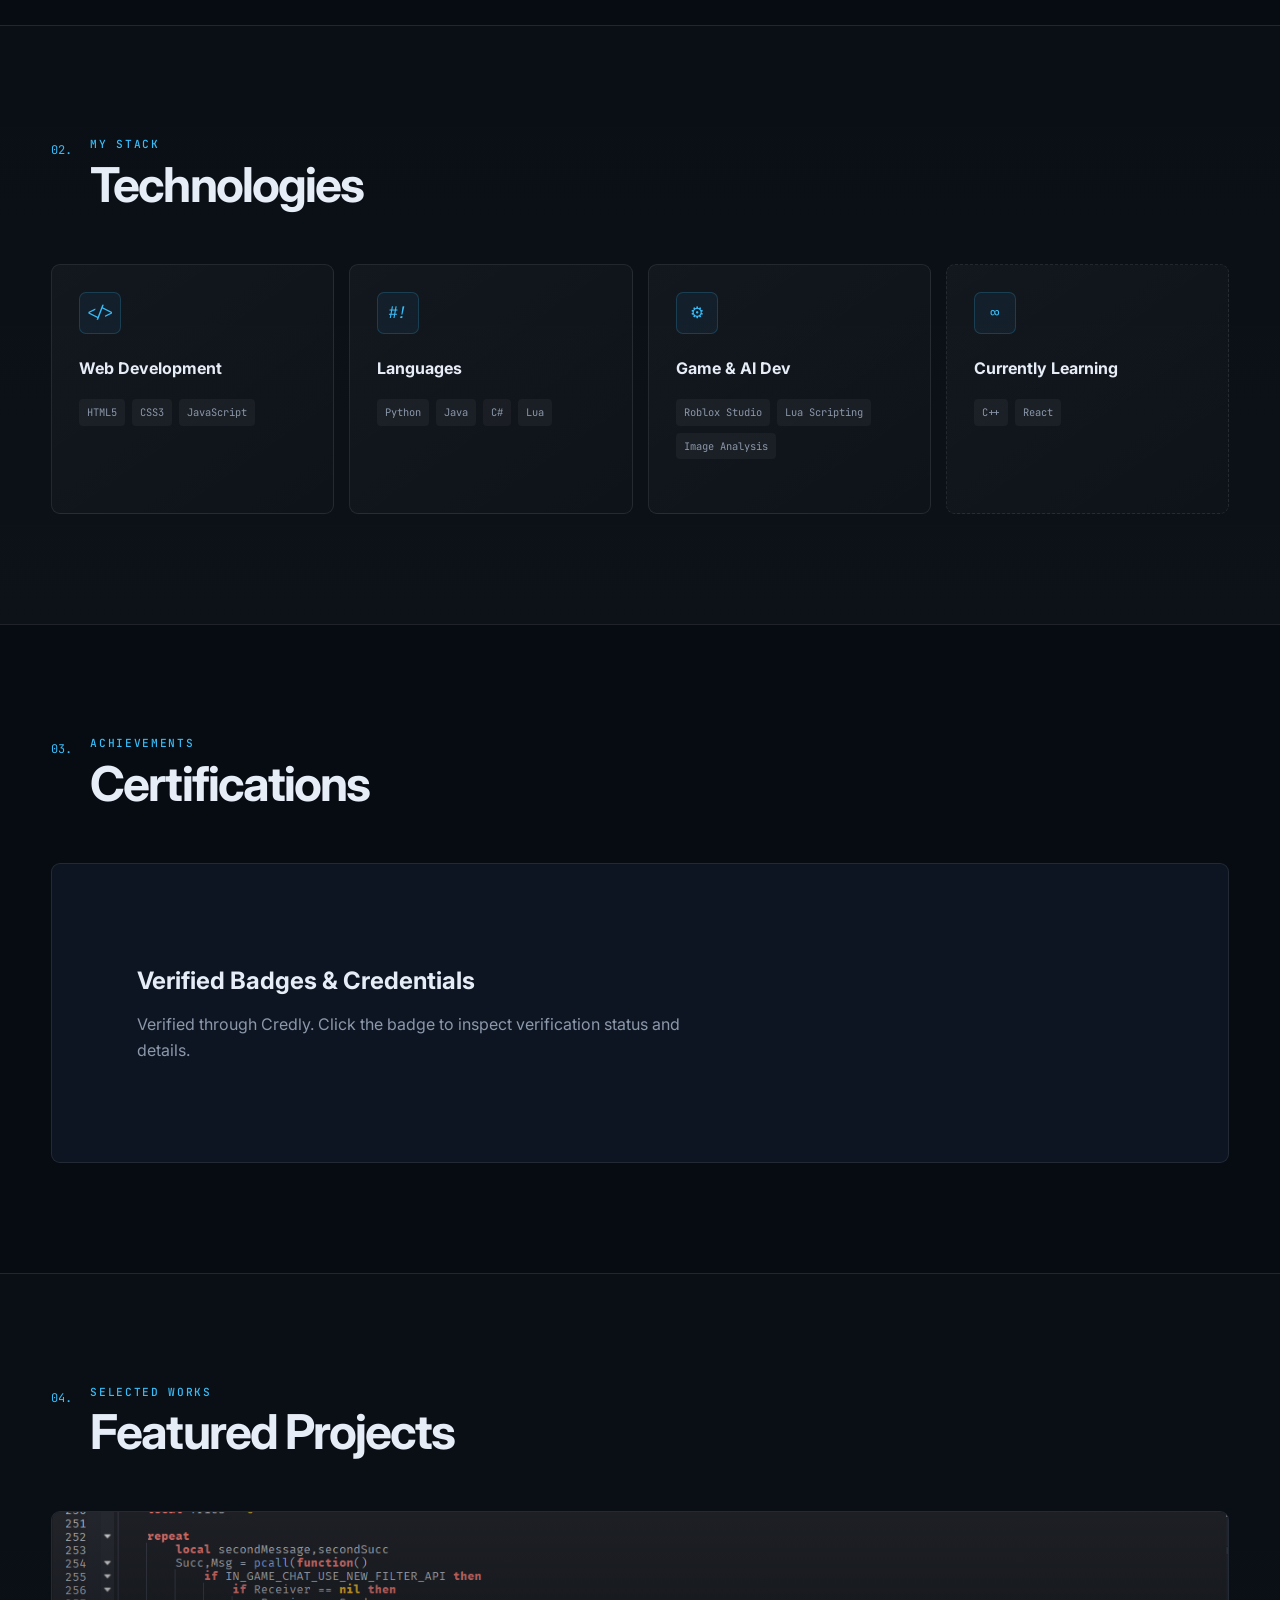
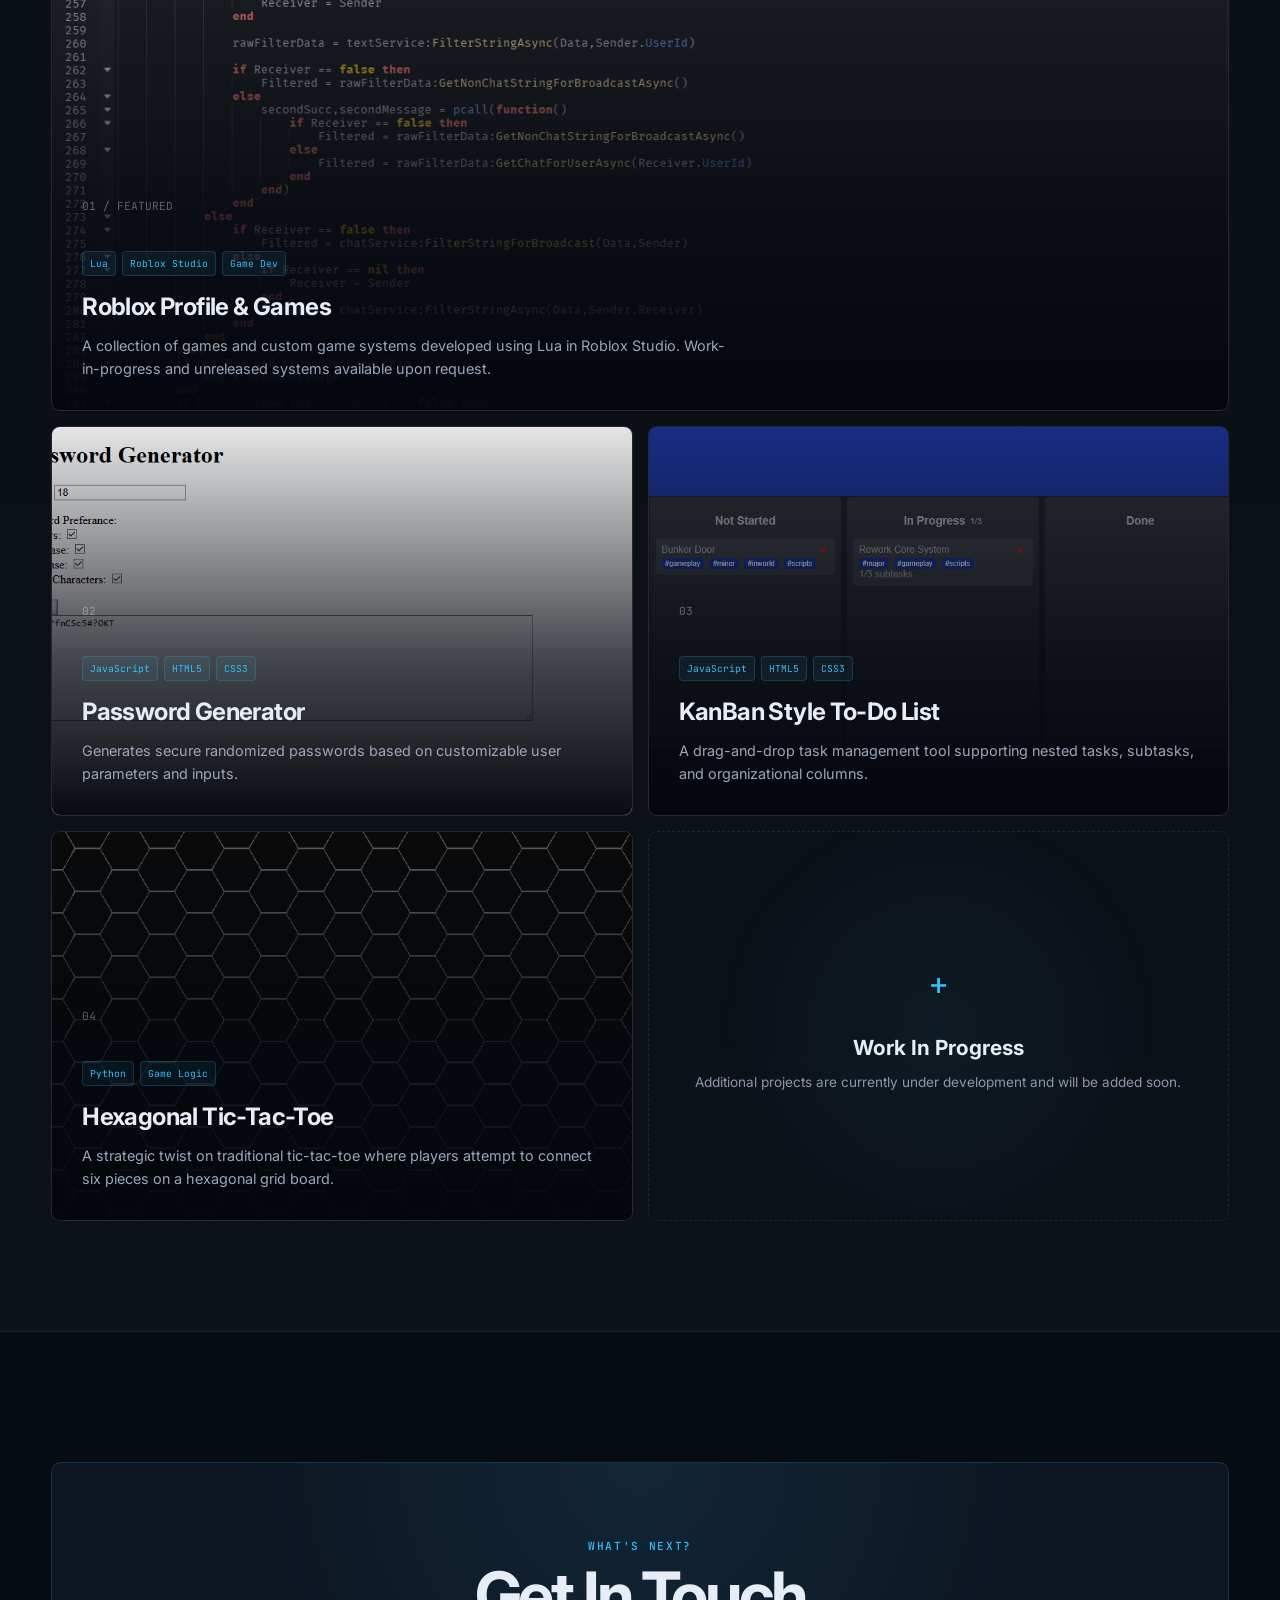
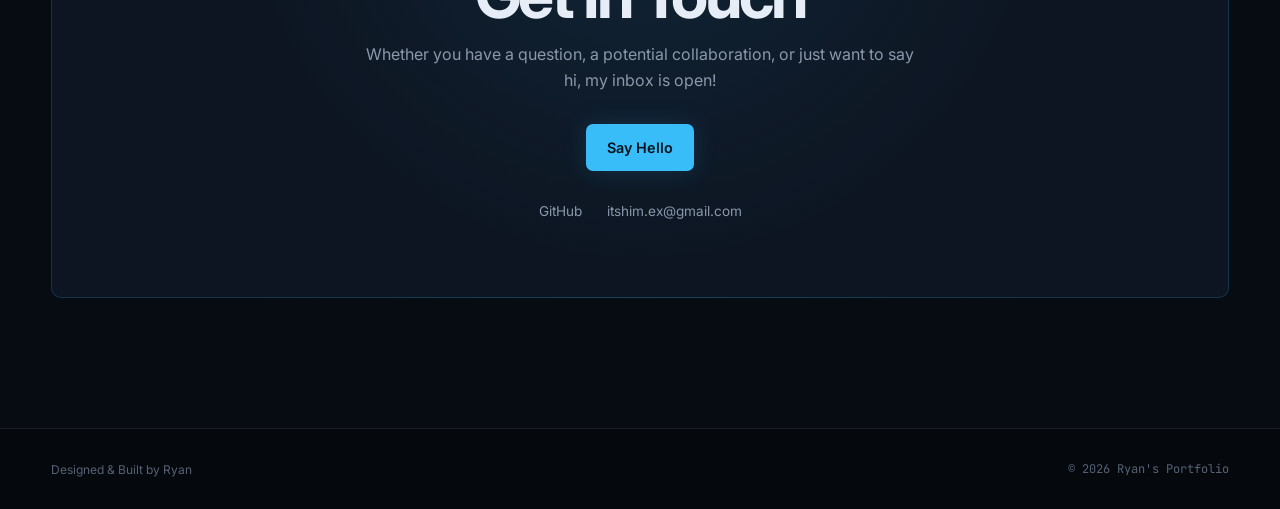
==== commit 7c59e7d7: "Fixed website" ====
--- a/index.html
+++ b/index.html
@@ -5,151 +5,287 @@
     <meta charset="UTF-8">
     <meta name="viewport" content="width=device-width, initial-scale=1.0">
     <title>Ryan's Portfolio</title>
-    <!-- <link rel="stylesheet" href="assets/css/reset.css"> -->
     <link rel="stylesheet" href="assets/css/style.css">
 </head>
 
 <body>
-    <header>
-        <h1 class="red">Ryan's Portfolio</h1>
-        <nav>
-            <ul>
-                <li><a id="aboutlink" href="#about">About</a></li>
-                <li><a href="#portfolio">Portfolio</a></li>
-                <li><a href="resume/">Resume</a></li>
-                <li><a href="#contacts">Contacts</a></li>
-                <li><a href="https://github.com/Rycunn904">GitHub</a></li>
-            </ul>
-        </nav>
+    <!-- NAVIGATION BAR -->
+    <header class="navbar">
+        <div class="nav-container">
+            <a href="#" class="logo">
+                <span class="logo-symbol">&gt;_</span>Ryan<span class="accent">.dev</span>
+            </a>
+            <nav>
+                <ul>
+                    <li><a href="#about">About</a></li>
+                    <li><a href="#skills">Skills</a></li>
+                    <li><a href="#certifications">Certifications</a></li>
+                    <li><a href="#portfolio">Projects</a></li>
+                    <li><a href="#contacts">Contact</a></li>
+                </ul>
+            </nav>
+        </div>
     </header>
-    <div class="hero"></div>
+
+    <!-- HERO SECTION -->
+    <section class="hero">
+        <div class="hero-grid"></div>
+        <div class="hero-content">
+            <div class="terminal-label">
+                <span class="terminal-dot"></span> Available for projects & opportunities
+            </div>
+            <h1>Building interactive systems <span>& digital experiences.</span></h1>
+            <p class="hero-description">
+                Passionate self-taught developer specializing in web applications, software engineering, and Roblox game development.
+            </p>
+            <div class="hero-buttons">
+                <a href="#portfolio" class="button primary">View Projects</a>
+                <a href="#contacts" class="button secondary">Get In Touch</a>
+            </div>
+            <div class="hero-tech">
+                <span>Python</span>
+                <span>Java</span>
+                <span>Lua</span>
+                <span>HTML/CSS</span>
+                <span>JavaScript</span>
+                <span>C#</span>
+            </div>
+        </div>
+        <div class="scroll-indicator">
+            <span></span> Scroll
+        </div>
+    </section>
+
     <main>
-        <section id="about">
-            <h2>About</h2>
-            <p>
-                Hello! My name is Ryan, and I am a passionate self-taught developer with
-                experience in web development, software engineering, and Roblox game
-                development. I work with HTML, CSS, JavaScript, Python, Lua, Java, and C#,
-                while currently learning C++ and React to expand my skill set further.
-
-                I enjoy building interactive websites, applications, bots, and custom
-                systems inside Roblox Studio. One of my favorite parts of programming is
-                solving problems and creating systems that are both functional and engaging
-                for users.
-
-                I have participated in multiple hackathons, including Virginia CyberSlam
-                2025 and 2026, where I collaborated with teams to solve technical and
-                cybersecurity-related challenges. I also worked on a private AI and
-                satellite imagery project that used image analysis and traffic data to help
-                predict road locations from aerial imagery.
-
-                Outside of coding, I continue improving my skills through personal projects,
-                experimenting with new technologies, and learning more about software and
-                game development every day.
-            </p>
-        </section>
-        <section id="skills">
-            <h2>Technologies</h2>
+        <!-- ABOUT SECTION -->
+        <section id="about" class="section">
+            <div class="section-header">
+                <span class="section-number">01.</span>
+                <div>
+                    <p class="section-label">GET TO KNOW ME</p>
+                    <h2>About Me</h2>
+                </div>
+            </div>
+
+            <div class="about-grid">
+                <div class="about-main">
+                    <p class="lead">
+                        Hello! My name is Ryan, and I am a passionate self-taught developer with experience across web development, software engineering, and game development inside Roblox Studio.
+                    </p>
+                    <p>
+                        I work with a variety of languages including HTML, CSS, JavaScript, Python, Lua, Java, and C#, while actively expanding my skill set into C++ and React. One of my favorite parts of programming is solving complex problems and building systems that are both functional and engaging.
+                    </p>
+                    <p>
+                        I have participated in multiple hackathons, including Virginia CyberSlam 2025 and 2026, collaborating with teams to tackle technical and cybersecurity challenges. I've also worked on a private AI and satellite imagery project using image analysis and traffic data to predict road locations from aerial imagery.
+                    </p>
+                </div>
+
+                <div class="about-terminal">
+                    <div class="terminal-header">
+                        <span></span>
+                        <span></span>
+                        <span></span>
+                    </div>
+                    <div class="terminal-body">
+                        <div><span class="green">&gt;</span> developer.<span class="string">location</span> = <span class="string">"Virginia, USA"</span>;</div>
+                        <div><span class="green">&gt;</span> developer.<span class="string">status</span> = <span class="string">"Learning C++ & React"</span>;</div>
+                        <div><span class="green">&gt;</span> developer.<span class="string">interests</span> = [</div>
+                        <div class="indent"><span class="string">"Web Development"</span>,</div>
+                        <div class="indent"><span class="string">"Roblox Game Systems"</span>,</div>
+                        <div class="indent"><span class="string">"AI & Image Analysis"</span>,</div>
+                        <div class="indent"><span class="string">"Cybersecurity"</span></div>
+                        <div>];</div>
+                        <div><span class="green">&gt;</span> developer.<span class="string">focus</span> = <span class="string">"Building functional & engaging software"</span>;</div>
+                    </div>
+                </div>
+            </div>
+        </section>
+
+        <!-- SKILLS / TECHNOLOGIES SECTION -->
+        <section id="skills" class="section section-alt">
+            <div class="section-header">
+                <span class="section-number">02.</span>
+                <div>
+                    <p class="section-label">MY STACK</p>
+                    <h2>Technologies</h2>
+                </div>
+            </div>
 
             <div class="skills-grid">
-                <ul>Python</ul>
-                <ul>Java</ul>
-                <ul>Lua</ul>
-                <ul>HTML</ul>
-                <ul>CSS</ul>
-                <ul>JavaScript</ul>
-                <ul>C#</ul>
-                <ul>C++ (Learning)</ul>
-                <ul>React (Learning)</ul>
-            </div>
-        </section>
-        <section id="certifications">
-            <h2>Certifications</h2>
-            <div data-iframe-width="150" data-iframe-height="270"
-                data-share-badge-id="5fc6f3e3-802c-4afe-8d80-ba829c3019bc"
-                data-share-badge-host="https://www.credly.com">
-            </div>
-            <section id="portfolio">
-                <h2>Portfolio</h2>
-                <a class="card imgLua" id="top" href="https://www.roblox.com/users/1444174909/profile#!#creations"
-                    target="_blank">
-                    <div class="textbox">
-                        <h3>Roblox Profile</h3>
-                        <p>Roblox Profile has games made from Lua, WIP or Not released games can be shown upon request
-                        </p>
-                        <img src="assets/images/code_svg/lua.svg" class="SVG" alt="Lua Logo">
-                    </div>
-                </a>
-                <div class="projects">
-                    <div class="row">
-                        <div class="col">
-                            <a class="card-link" href="https://rycunn904.github.io/password_generator/" target="_blank">
-                                <div class="card imgPsWrd" id="two">
-                                    <div class="textbox">
-                                        <h3>Password Generator</h3>
-                                        <p>Generates a randomized password of basic inputs</p>
-                                        <img src="assets/images/code_svg/javascript.svg" class="SVG"
-                                            alt="JavaScript Logo">
-                                        <img src="assets/images/code_svg/html5.svg" class="SVG" alt="HTML5 Logo">
-                                    </div>
-                                </div>
-                            </a>
-                        </div>
-                        <div class="col">
-                            <a class="card-link" href="https://rycunn904.github.io/kanban/" target="_blank">
-                                <div class="card imgkanban" id="three">
-                                    <div class="textbox">
-                                        <h3>KanBan Style To-Do List</h3>
-                                        <p>
-                                            A simple KanBan style to-do list that allows users to add tasks and subtasks
-                                            with sub-subtasks. Tasks can be dragged and dropped to different columns to
-                                            help with organization.
-                                        </p>
-                                        <img src="assets/images/code_svg/javascript.svg" class="SVG"
-                                            alt="JavaScript Logo">
-                                        <img src="assets/images/code_svg/html5.svg" class="SVG" alt="HTML5 Logo">
-                                        <img src="assets/images/code_svg/css3.svg" class="SVG" alt="CSS3 Logo">
-                                    </div>
-                                </div>
-                            </a>
-                        </div>
-                        <div class="row">
-                            <div class="col">
-                                <a class="card-link" href="https://github.com/Rycunn904/hexagonal-tic-tac-toe" target="_blank">
-                                    <div class="card imgHTTT" id="two">
-                                        <div class="textbox">
-                                            <h3>Hexagonal Tic Tac Toe</h3>
-                                            <p>
-                                                A hexagonal version of the classic tic tac toe game. Players take turns
-                                                placing their pieces on the board, trying to get six in a row while
-                                                blocking their opponent's moves.
-                                            </p>
-                                            <img src="assets/images/code_svg/python.svg" class="SVG" alt="Python Logo">
-                                        </div>
-                                    </div>
-                                </a>
-                            </div>
-                            <div class="col">
-                                <div class="card img" id="three">
-                                    <div class="textbox">
-                                        <a>Work In Progress</a>
-                                        <p>
-                                            Additional projects are currently being developed and will be added soon.
-                                        </p>
-                                    </div>
-                                </div>
-                            </div>
-                        </div>
-                    </div>
-                </div>
-            </section>
-            <section id="contacts">
-                <h2>Contacts</h2>
+                <div class="skill-card">
+                    <div class="skill-icon">&lt;/&gt;</div>
+                    <h3>Web Development</h3>
+                    <div class="skill-list">
+                        <span>HTML5</span>
+                        <span>CSS3</span>
+                        <span>JavaScript</span>
+                    </div>
+                </div>
+
+                <div class="skill-card">
+                    <div class="skill-icon">#!</div>
+                    <h3>Languages</h3>
+                    <div class="skill-list">
+                        <span>Python</span>
+                        <span>Java</span>
+                        <span>C#</span>
+                        <span>Lua</span>
+                    </div>
+                </div>
+
+                <div class="skill-card">
+                    <div class="skill-icon">&#9881;</div>
+                    <h3>Game & AI Dev</h3>
+                    <div class="skill-list">
+                        <span>Roblox Studio</span>
+                        <span>Lua Scripting</span>
+                        <span>Image Analysis</span>
+                    </div>
+                </div>
+
+                <div class="skill-card learning-card">
+                    <div class="skill-icon">&infin;</div>
+                    <h3>Currently Learning</h3>
+                    <div class="skill-list">
+                        <span>C++</span>
+                        <span>React</span>
+                    </div>
+                </div>
+            </div>
+        </section>
+
+        <!-- CERTIFICATIONS SECTION -->
+        <section id="certifications" class="section">
+            <div class="section-header">
+                <span class="section-number">03.</span>
+                <div>
+                    <p class="section-label">ACHIEVEMENTS</p>
+                    <h2>Certifications</h2>
+                </div>
+            </div>
+
+            <div class="certification-container">
+                <div data-iframe-width="150" data-iframe-height="270"
+                    data-share-badge-id="5fc6f3e3-802c-4afe-8d80-ba829c3019bc"
+                    data-share-badge-host="https://www.credly.com">
+                </div>
+                <div class="certification-text">
+                    <h3>Verified Badges & Credentials</h3>
+                    <p>Verified through Credly. Click the badge to inspect verification status and details.</p>
+                </div>
+            </div>
+        </section>
+
+        <!-- PORTFOLIO / PROJECTS SECTION -->
+        <section id="portfolio" class="section section-alt">
+            <div class="section-header">
+                <span class="section-number">04.</span>
+                <div>
+                    <p class="section-label">SELECTED WORKS</p>
+                    <h2>Featured Projects</h2>
+                </div>
+            </div>
+
+            <div class="project-grid">
+                <!-- Roblox Profile Card (Featured Large Card) -->
+                <a href="https://www.roblox.com/users/1444174909/profile#!#creations" target="_blank" class="project-card project-large">
+                    <div class="project-image imgLua"></div>
+                    <div class="project-overlay"></div>
+                    <div class="project-content">
+                        <div class="project-number">01 / FEATURED</div>
+                        <div class="project-tags">
+                            <span>Lua</span>
+                            <span>Roblox Studio</span>
+                            <span>Game Dev</span>
+                        </div>
+                        <h3>Roblox Profile & Games</h3>
+                        <p>A collection of games and custom game systems developed using Lua in Roblox Studio. Work-in-progress and unreleased systems available upon request.</p>
+                    </div>
+                </a>
+
+                <!-- Password Generator -->
+                <a href="https://rycunn904.github.io/password_generator/" target="_blank" class="project-card">
+                    <div class="project-image imgPsWrd"></div>
+                    <div class="project-overlay"></div>
+                    <div class="project-content">
+                        <div class="project-number">02</div>
+                        <div class="project-tags">
+                            <span>JavaScript</span>
+                            <span>HTML5</span>
+                            <span>CSS3</span>
+                        </div>
+                        <h3>Password Generator</h3>
+                        <p>Generates secure randomized passwords based on customizable user parameters and inputs.</p>
+                    </div>
+                </a>
+
+                <!-- KanBan Board -->
+                <a href="https://rycunn904.github.io/kanban/" target="_blank" class="project-card">
+                    <div class="project-image imgKanban"></div>
+                    <div class="project-overlay"></div>
+                    <div class="project-content">
+                        <div class="project-number">03</div>
+                        <div class="project-tags">
+                            <span>JavaScript</span>
+                            <span>HTML5</span>
+                            <span>CSS3</span>
+                        </div>
+                        <h3>KanBan Style To-Do List</h3>
+                        <p>A drag-and-drop task management tool supporting nested tasks, subtasks, and organizational columns.</p>
+                    </div>
+                </a>
+
+                <!-- Hexagonal Tic Tac Toe -->
+                <a href="https://github.com/Rycunn904/hexagonal-tic-tac-toe" target="_blank" class="project-card">
+                    <div class="project-image imgHTTT"></div>
+                    <div class="project-overlay"></div>
+                    <div class="project-content">
+                        <div class="project-number">04</div>
+                        <div class="project-tags">
+                            <span>Python</span>
+                            <span>Game Logic</span>
+                        </div>
+                        <h3>Hexagonal Tic-Tac-Toe</h3>
+                        <p>A strategic twist on traditional tic-tac-toe where players attempt to connect six pieces on a hexagonal grid board.</p>
+                    </div>
+                </a>
+
+                <!-- Work In Progress -->
+                <div class="project-card wip">
+                    <div class="wip-content">
+                        <span class="wip-icon">&plus;</span>
+                        <h3>Work In Progress</h3>
+                        <p>Additional projects are currently under development and will be added soon.</p>
+                    </div>
+                </div>
+            </div>
+        </section>
+
+        <!-- CONTACT SECTION -->
+        <section id="contacts" class="section contact-section">
+            <div class="contact-box">
+                <p class="section-label">WHAT'S NEXT?</p>
+                <h2>Get In Touch</h2>
                 <p>
-                    You can contact me via email at: <a href="mailto:itshim.ex@gmail.com">itshim.ex@gmail.com</a>
+                    Whether you have a question, a potential collaboration, or just want to say hi, my inbox is open!
                 </p>
-            </section>
+                <a href="mailto:itshim.ex@gmail.com" class="button primary">Say Hello</a>
+                <div class="contact-links">
+                    <a href="https://github.com/Rycunn904" target="_blank">GitHub</a>
+                    <a href="mailto:itshim.ex@gmail.com">itshim.ex@gmail.com</a>
+                </div>
+            </div>
+        </section>
     </main>
+
+    <!-- FOOTER -->
+    <footer>
+        <div class="footer-container">
+            <div>Designed & Built by Ryan</div>
+            <div class="footer-code">&copy; 2026 Ryan's Portfolio</div>
+        </div>
+    </footer>
+
     <script type="text/javascript" async src="//cdn.credly.com/assets/utilities/embed.js"></script>
 </body>
 
--- a/assets/css/style.css
+++ b/assets/css/style.css
@@ -1,220 +1,1154 @@
+@import url('https://fonts.googleapis.com/css2?family=Inter:wght@400;500;600;700;800&family=JetBrains+Mono:wght@400;500;600&display=swap');
+
+
+/* =========================================================
+   RESET
+========================================================= */
+
 * {
     box-sizing: border-box;
-    padding: 0%;
-    margin: 0%;
+    margin: 0;
+    padding: 0;
+}
+
+html {
+    scroll-behavior: smooth;
 }
 
 body {
-    background-color: wheat;
-    font-family: Arial, sans-serif;
-}
-
-header {
-    display: flex;
-    flex-wrap: wrap;
-    background-color: rgb(165, 142, 101);
-    padding: 1.20%;
-    align-items: center;
-}
-
-h1 {
-    display: inline-block;
-    text-align: left;
-    font-family: monospace;
-    font-size: 250%;
-    margin-left: 1%;
-}
-
-nav {
-    margin-left: auto;
-    margin-top: auto;
-} 
-
-nav ul {
-    font-size: 200%;
-    font-family: Impact, Haettenschweiler, 'Arial Narrow Bold', sans-serif;
-    list-style-type: none;
-}
-
-nav ul li {
-    display: inline-block;
-    padding-right: 15px;
-}
-
-nav ul li a:hover {
-    color: white;
-    text-decoration: underline;
+    background: #070b12;
+    color: #e6edf7;
+    font-family: "Inter", Arial, sans-serif;
+    line-height: 1.6;
 }
 
 a {
-    color: rgb(23, 75, 189);
+    color: inherit;
     text-decoration: none;
 }
 
-.hero {
-    display: flex;
-    flex-wrap: wrap;
-    background-image: url(../images/hero.jpeg);
-    background-size: cover;
-    background-position: center;
-    height: 200px;
-    width: 100%;
-    position: relative;
-}
-
-.hero::after {
-    content: "";
-    position: absolute;
+img {
+    max-width: 100%;
+}
+
+
+/* =========================================================
+   VARIABLES
+========================================================= */
+
+:root {
+    --background: #070b12;
+    --background-light: #0b111b;
+    --card: #0d1522;
+    --card-hover: #111c2b;
+
+    --border: rgba(255, 255, 255, 0.09);
+
+    --text: #e6edf7;
+    --muted: #8b98aa;
+
+    --accent: #38bdf8;
+    --accent-dark: #0284c7;
+
+    --green: #4ade80;
+
+    --max-width: 1200px;
+}
+
+
+/* =========================================================
+   NAVIGATION
+========================================================= */
+
+.navbar {
+    position: fixed;
     top: 0;
     left: 0;
+
+    width: 100%;
+
+    z-index: 1000;
+
+    background: rgba(7, 11, 18, 0.78);
+
+    border-bottom: 1px solid var(--border);
+
+    backdrop-filter: blur(14px);
+}
+
+.nav-container {
+    width: min(92%, var(--max-width));
+
+    margin: auto;
+
+    min-height: 72px;
+
+    display: flex;
+    align-items: center;
+    justify-content: space-between;
+}
+
+.logo {
+    font-family: "JetBrains Mono", monospace;
+
+    font-size: 1.35rem;
+    font-weight: 600;
+
+    letter-spacing: -0.04em;
+}
+
+.logo-symbol {
+    color: var(--accent);
+    margin-right: 5px;
+}
+
+.accent {
+    color: var(--accent);
+}
+
+nav ul {
+    display: flex;
+    align-items: center;
+    gap: 28px;
+
+    list-style: none;
+}
+
+nav a {
+    color: var(--muted);
+
+    font-size: 0.9rem;
+    font-weight: 500;
+
+    transition:
+        color 0.2s ease,
+        text-shadow 0.2s ease;
+}
+
+nav a:hover {
+    color: var(--accent);
+
+    text-shadow:
+        0 0 12px rgba(56, 189, 248, 0.45);
+}
+
+
+/* =========================================================
+   HERO
+========================================================= */
+
+.hero {
+    position: relative;
+
+    min-height: 100vh;
+
+    display: flex;
+    align-items: center;
+
+    overflow: hidden;
+
+    background:
+        radial-gradient(
+            circle at 75% 35%,
+            rgba(14, 165, 233, 0.12),
+            transparent 35%
+        ),
+        radial-gradient(
+            circle at 15% 80%,
+            rgba(59, 130, 246, 0.08),
+            transparent 30%
+        ),
+        var(--background);
+}
+
+.hero-grid {
+    position: absolute;
+    inset: 0;
+
+    background-image:
+        linear-gradient(
+            rgba(56, 189, 248, 0.035) 1px,
+            transparent 1px
+        ),
+        linear-gradient(
+            90deg,
+            rgba(56, 189, 248, 0.035) 1px,
+            transparent 1px
+        );
+
+    background-size: 55px 55px;
+
+    mask-image:
+        linear-gradient(
+            to bottom,
+            black 0%,
+            transparent 85%
+        );
+}
+
+.hero-content {
+    position: relative;
+
+    width: min(92%, var(--max-width));
+
+    margin: auto;
+
+    padding-top: 70px;
+}
+
+.terminal-label {
+    display: inline-flex;
+    align-items: center;
+    gap: 10px;
+
+    margin-bottom: 24px;
+
+    padding: 8px 13px;
+
+    border: 1px solid rgba(56, 189, 248, 0.2);
+
+    border-radius: 6px;
+
+    background: rgba(56, 189, 248, 0.05);
+
+    color: var(--accent);
+
+    font-family: "JetBrains Mono", monospace;
+    font-size: 0.8rem;
+}
+
+.terminal-dot {
+    width: 7px;
+    height: 7px;
+
+    border-radius: 50%;
+
+    background: var(--green);
+
+    box-shadow:
+        0 0 10px rgba(74, 222, 128, 0.7);
+}
+
+.hero h1 {
+    max-width: 850px;
+
+    font-size: clamp(3.5rem, 8vw, 7rem);
+
+    line-height: 0.98;
+
+    letter-spacing: -0.065em;
+
+    font-weight: 800;
+}
+
+.hero h1 span {
+    display: block;
+
+    color: transparent;
+
+    background:
+        linear-gradient(
+            90deg,
+            #38bdf8,
+            #60a5fa
+        );
+
+    background-clip: text;
+    -webkit-background-clip: text;
+}
+
+.hero-description {
+    max-width: 650px;
+
+    margin-top: 30px;
+
+    color: var(--muted);
+
+    font-size: 1.15rem;
+}
+
+.hero-buttons {
+    display: flex;
+    gap: 12px;
+
+    margin-top: 35px;
+}
+
+.button {
+    display: inline-flex;
+
+    align-items: center;
+    justify-content: center;
+
+    padding: 12px 21px;
+
+    border-radius: 7px;
+
+    font-size: 0.9rem;
+    font-weight: 600;
+
+    transition:
+        transform 0.2s ease,
+        box-shadow 0.2s ease,
+        background 0.2s ease;
+}
+
+.button:hover {
+    transform: translateY(-2px);
+}
+
+.button.primary {
+    background: var(--accent);
+    color: #03111b;
+
+    box-shadow:
+        0 0 25px rgba(56, 189, 248, 0.15);
+}
+
+.button.primary:hover {
+    box-shadow:
+        0 0 35px rgba(56, 189, 248, 0.3);
+}
+
+.button.secondary {
+    border: 1px solid var(--border);
+
+    background: rgba(255, 255, 255, 0.025);
+
+    color: var(--text);
+}
+
+.button.secondary:hover {
+    border-color: rgba(56, 189, 248, 0.4);
+}
+
+.hero-tech {
+    display: flex;
+    flex-wrap: wrap;
+
+    gap: 8px;
+
+    margin-top: 45px;
+}
+
+.hero-tech span {
+    padding: 5px 10px;
+
+    border: 1px solid var(--border);
+
+    border-radius: 5px;
+
+    background: rgba(255, 255, 255, 0.025);
+
+    color: var(--muted);
+
+    font-family: "JetBrains Mono", monospace;
+    font-size: 0.72rem;
+}
+
+.scroll-indicator {
+    position: absolute;
+
+    bottom: 35px;
+    left: 50%;
+
+    transform: translateX(-50%);
+
+    display: flex;
+    align-items: center;
+    gap: 10px;
+
+    color: #5f6b7c;
+
+    font-family: "JetBrains Mono", monospace;
+    font-size: 0.7rem;
+
+    text-transform: uppercase;
+    letter-spacing: 0.08em;
+}
+
+.scroll-indicator span {
+    width: 18px;
+    height: 28px;
+
+    border: 1px solid #445064;
+
+    border-radius: 20px;
+
+    position: relative;
+}
+
+.scroll-indicator span::after {
+    content: "";
+
+    position: absolute;
+
+    width: 3px;
+    height: 6px;
+
+    top: 5px;
+    left: 50%;
+
+    transform: translateX(-50%);
+
+    border-radius: 5px;
+
+    background: var(--accent);
+}
+
+
+/* =========================================================
+   SECTIONS
+========================================================= */
+
+.section {
+    width: min(92%, var(--max-width));
+
+    margin: auto;
+
+    padding: 110px 0;
+}
+
+.section-alt {
+    width: 100%;
+
+    padding-left: max(4%, calc((100% - var(--max-width)) / 2));
+    padding-right: max(4%, calc((100% - var(--max-width)) / 2));
+
+    background:
+        linear-gradient(
+            180deg,
+            rgba(255, 255, 255, 0.012),
+            rgba(255, 255, 255, 0.025)
+        );
+
+    border-top: 1px solid var(--border);
+    border-bottom: 1px solid var(--border);
+}
+
+.section-header {
+    display: flex;
+    align-items: flex-start;
+
+    gap: 18px;
+
+    margin-bottom: 55px;
+}
+
+.section-number {
+    padding-top: 5px;
+
+    color: var(--accent);
+
+    font-family: "JetBrains Mono", monospace;
+    font-size: 0.75rem;
+}
+
+.section-label {
+    margin-bottom: 7px;
+
+    color: var(--accent);
+
+    font-family: "JetBrains Mono", monospace;
+    font-size: 0.7rem;
+    font-weight: 500;
+
+    letter-spacing: 0.15em;
+}
+
+.section h2 {
+    font-size: clamp(2rem, 4vw, 3rem);
+
+    line-height: 1;
+
+    letter-spacing: -0.04em;
+}
+
+
+/* =========================================================
+   ABOUT
+========================================================= */
+
+.about-grid {
+    display: grid;
+
+    grid-template-columns:
+        minmax(0, 1.3fr)
+        minmax(350px, 0.7fr);
+
+    gap: 70px;
+
+    align-items: center;
+}
+
+.about-main p {
+    color: var(--muted);
+
+    margin-bottom: 18px;
+}
+
+.about-main .lead {
+    color: var(--text);
+
+    font-size: 1.2rem;
+    line-height: 1.7;
+}
+
+.about-terminal {
+    overflow: hidden;
+
+    border: 1px solid var(--border);
+
+    border-radius: 9px;
+
+    background: #05080d;
+
+    box-shadow:
+        0 20px 60px rgba(0, 0, 0, 0.3);
+}
+
+.terminal-header {
+    display: flex;
+    gap: 7px;
+
+    padding: 13px 15px;
+
+    border-bottom: 1px solid var(--border);
+
+    background: #0b1018;
+}
+
+.terminal-header span {
+    width: 9px;
+    height: 9px;
+
+    border-radius: 50%;
+
+    background: #3a4655;
+}
+
+.terminal-body {
+    padding: 25px;
+
+    color: #94a3b8;
+
+    font-family: "JetBrains Mono", monospace;
+    font-size: 0.82rem;
+
+    line-height: 2;
+}
+
+.terminal-body .green {
+    color: #4ade80;
+}
+
+.terminal-body .string {
+    color: #38bdf8;
+}
+
+.indent {
+    padding-left: 25px;
+}
+
+
+/* =========================================================
+   SKILLS
+========================================================= */
+
+.skills-grid {
+    display: grid;
+
+    grid-template-columns:
+        repeat(4, 1fr);
+
+    gap: 15px;
+}
+
+.skill-card {
+    min-height: 250px;
+
+    padding: 27px;
+
+    border: 1px solid var(--border);
+
+    border-radius: 9px;
+
+    background:
+        linear-gradient(
+            145deg,
+            rgba(255, 255, 255, 0.035),
+            rgba(255, 255, 255, 0.01)
+        );
+
+    transition:
+        transform 0.25s ease,
+        border-color 0.25s ease,
+        background 0.25s ease;
+}
+
+.skill-card:hover {
+    transform: translateY(-5px);
+
+    border-color: rgba(56, 189, 248, 0.35);
+
+    background: var(--card-hover);
+}
+
+.skill-icon {
+    width: 42px;
+    height: 42px;
+
+    display: flex;
+    align-items: center;
+    justify-content: center;
+
+    margin-bottom: 22px;
+
+    border: 1px solid rgba(56, 189, 248, 0.2);
+
+    border-radius: 7px;
+
+    color: var(--accent);
+
+    background: rgba(56, 189, 248, 0.06);
+
+    font-family: "JetBrains Mono", monospace;
+}
+
+.skill-card h3 {
+    margin-bottom: 18px;
+
+    font-size: 1rem;
+}
+
+.skill-list {
+    display: flex;
+    flex-wrap: wrap;
+
+    gap: 7px;
+}
+
+.skill-list span {
+    padding: 5px 8px;
+
+    border-radius: 4px;
+
+    background: rgba(255, 255, 255, 0.045);
+
+    color: var(--muted);
+
+    font-family: "JetBrains Mono", monospace;
+    font-size: 0.65rem;
+}
+
+.learning-card {
+    border-style: dashed;
+}
+
+
+/* =========================================================
+   CERTIFICATIONS
+========================================================= */
+
+.certification-container {
+    display: flex;
+    align-items: center;
+
+    gap: 50px;
+
+    min-height: 300px;
+
+    padding: 35px;
+
+    border: 1px solid var(--border);
+
+    border-radius: 9px;
+
+    background: var(--card);
+}
+
+.certification-text {
+    max-width: 550px;
+}
+
+.certification-text h3 {
+    margin-bottom: 12px;
+
+    font-size: 1.5rem;
+}
+
+.certification-text > p:last-child {
+    color: var(--muted);
+}
+
+
+/* =========================================================
+   PROJECTS
+========================================================= */
+
+.project-grid {
+    display: grid;
+
+    grid-template-columns:
+        repeat(2, minmax(0, 1fr));
+
+    gap: 15px;
+}
+
+.project-card {
+    position: relative;
+
+    min-height: 390px;
+
+    overflow: hidden;
+
+    display: flex;
+    align-items: flex-end;
+
+    border: 1px solid var(--border);
+
+    border-radius: 9px;
+
+    background: var(--card);
+
+    transition:
+        transform 0.3s ease,
+        border-color 0.3s ease;
+}
+
+.project-card:hover {
+    transform: translateY(-7px);
+
+    border-color: rgba(56, 189, 248, 0.45);
+}
+
+.project-large {
+    grid-column: span 2;
+    min-height: 500px;
+}
+
+.project-image {
+    position: absolute;
+    inset: 0;
+
+    background-position: center;
+    background-size: cover;
+
+    transition: transform 0.5s ease;
+}
+
+.project-card:hover .project-image {
+    transform: scale(1.05);
+}
+
+.imgLua {
+    background-image: url("../images/lua.png");
+}
+
+.imgPsWrd {
+    background-image: url("../images/pswrd.png");
+}
+
+.imgKanban {
+    background-image: url("../images/kanban.png");
+}
+
+.imgHTTT {
+    background-image: url("../images/httt.png");
+}
+
+.project-overlay {
+    position: absolute;
+    inset: 0;
+
+    background:
+        linear-gradient(
+            to top,
+            rgba(3, 7, 13, 0.98) 0%,
+            rgba(3, 7, 13, 0.75) 40%,
+            rgba(3, 7, 13, 0.1) 100%
+        );
+}
+
+.project-content {
+    position: relative;
+
+    z-index: 2;
+
+    width: 100%;
+
+    padding: 30px;
+}
+
+.project-number {
+    margin-bottom: 35px;
+
+    color: rgba(255, 255, 255, 0.35);
+
+    font-family: "JetBrains Mono", monospace;
+    font-size: 0.7rem;
+}
+
+.project-tags {
+    display: flex;
+    flex-wrap: wrap;
+
+    gap: 6px;
+
+    margin-bottom: 12px;
+}
+
+.project-tags span {
+    padding: 4px 7px;
+
+    border: 1px solid rgba(56, 189, 248, 0.2);
+
+    border-radius: 4px;
+
+    background: rgba(56, 189, 248, 0.07);
+
+    color: var(--accent);
+
+    font-family: "JetBrains Mono", monospace;
+    font-size: 0.6rem;
+}
+
+.project-content h3 {
+    margin-bottom: 8px;
+
+    font-size: 1.5rem;
+
+    letter-spacing: -0.025em;
+}
+
+.project-content p {
+    max-width: 650px;
+
+    color: #9aa7b8;
+
+    font-size: 0.9rem;
+}
+
+.wip {
+    align-items: center;
+    justify-content: center;
+
+    border-style: dashed;
+
+    background:
+        radial-gradient(
+            circle,
+            rgba(56, 189, 248, 0.06),
+            transparent 65%
+        );
+}
+
+.wip-content {
+    padding: 40px;
+
+    text-align: center;
+}
+
+.wip-icon {
+    display: block;
+
+    margin-bottom: 20px;
+
+    color: var(--accent);
+
+    font-family: "JetBrains Mono", monospace;
+    font-size: 2rem;
+}
+
+.wip-content h3 {
+    margin-bottom: 8px;
+
+    font-size: 1.3rem;
+}
+
+.wip-content > p:last-child {
+    color: var(--muted);
+
+    font-size: 0.85rem;
+}
+
+
+/* =========================================================
+   CONTACT
+========================================================= */
+
+.contact-section {
+    padding-top: 130px;
+    padding-bottom: 130px;
+}
+
+.contact-box {
+    position: relative;
+
+    overflow: hidden;
+
+    padding: 75px 50px;
+
+    border: 1px solid rgba(56, 189, 248, 0.18);
+
+    border-radius: 10px;
+
+    text-align: center;
+
+    background:
+        radial-gradient(
+            circle at 50% 0%,
+            rgba(56, 189, 248, 0.1),
+            transparent 55%
+        ),
+        var(--card);
+}
+
+.contact-box h2 {
+    margin-bottom: 15px;
+
+    font-size: clamp(2.5rem, 5vw, 4rem);
+
+    letter-spacing: -0.05em;
+}
+
+.contact-box > p:not(.section-label) {
+    max-width: 550px;
+
+    margin: 0 auto 30px;
+
+    color: var(--muted);
+}
+
+.contact-links {
+    display: flex;
+    justify-content: center;
+
+    gap: 25px;
+
+    margin-top: 30px;
+}
+
+.contact-links a {
+    color: var(--muted);
+
+    font-size: 0.85rem;
+}
+
+.contact-links a:hover {
+    color: var(--accent);
+}
+
+
+/* =========================================================
+   FOOTER
+========================================================= */
+
+footer {
+    border-top: 1px solid var(--border);
+
+    background: #05080d;
+}
+
+.footer-container {
+    width: min(92%, var(--max-width));
+
+    min-height: 80px;
+
+    margin: auto;
+
+    display: flex;
+    align-items: center;
+    justify-content: space-between;
+
+    color: #566274;
+
+    font-size: 0.75rem;
+}
+
+.footer-code {
+    font-family: "JetBrains Mono", monospace;
+}
+
+
+/* =========================================================
+   RESPONSIVE
+========================================================= */
+
+@media (max-width: 1000px) {
+
+    nav ul {
+        gap: 16px;
+    }
+
+    .skills-grid {
+        grid-template-columns:
+            repeat(2, 1fr);
+    }
+
+    .about-grid {
+        grid-template-columns: 1fr;
+    }
+
+}
+
+
+@media (max-width: 750px) {
+
+    .nav-container {
+        min-height: 65px;
+    }
+
+    nav ul {
+        gap: 10px;
+    }
+
+    nav ul li:nth-child(1),
+    nav ul li:nth-child(2),
+    nav ul li:nth-child(5) {
+        display: none;
+    }
+
+    .hero h1 {
+        font-size: clamp(3rem, 15vw, 5rem);
+    }
+
+    .hero-description {
+        font-size: 1rem;
+    }
+
+    .scroll-indicator {
+        display: none;
+    }
+
+    .section {
+        padding: 80px 0;
+    }
+
+    .section-alt {
+        padding-left: 4%;
+        padding-right: 4%;
+    }
+
+    .skills-grid {
+        grid-template-columns: 1fr;
+    }
+
+    .project-grid {
+        grid-template-columns: 1fr;
+    }
+
+    .project-large {
+        grid-column: span 1;
+
+        min-height: 420px;
+    }
+
+    .project-card {
+        min-height: 380px;
+    }
+
+    .certification-container {
+        flex-direction: column;
+
+        align-items: flex-start;
+    }
+
+    .contact-box {
+        padding: 55px 25px;
+    }
+
+}
+
+
+@media (max-width: 500px) {
+
+    .logo {
+        font-size: 1.1rem;
+    }
+
+    nav ul li:nth-child(4) {
+        display: none;
+    }
+
+    .hero-content {
+        padding-top: 80px;
+    }
+
+    .hero-buttons {
+        flex-direction: column;
+
+        align-items: flex-start;
+    }
+
+    .button {
+        width: 100%;
+    }
+
+    .hero-tech {
+        gap: 5px;
+    }
+
+    .section-header {
+        margin-bottom: 35px;
+    }
+
+    .about-terminal {
+        font-size: 0.75rem;
+    }
+
+    .terminal-body {
+        padding: 18px;
+
+        font-size: 0.7rem;
+    }
+
+    .project-content {
+        padding: 22px;
+    }
+
+    .project-content h3 {
+        font-size: 1.25rem;
+    }
+
+    .footer-container {
+        flex-direction: column;
+
+        justify-content: center;
+
+        gap: 5px;
+    }
+
+}
+
+/* =========================================================
+   SVG / IMAGE SIZING
+========================================================= */
+
+.SVG {
+    display: inline-block;
+
+    width: 50px !important;
+    height: 50px !important;
+
+    max-width: 50px !important;
+    max-height: 50px !important;
+
+    object-fit: contain;
+
+    vertical-align: middle;
+}
+
+/* Prevent embedded certification content from
+   accidentally stretching SVGs/images */
+#certifications img,
+#certifications svg {
+    max-width: 100%;
+    height: auto;
+}
+
+/* Keep project imagery contained */
+.project-image {
     width: 100%;
     height: 100%;
-    background: rgba(0,0,0,0.2);
-}
-
-h2 {
-    background-color: rgb(165, 142, 101);
-    font-size: 38px;
-    padding: 10px;
-}
-
-P {
-    padding: 10px;
-    padding-left: 20px;
-    font-size: 103%;
-}
-
-.projects {
-    display: flex;
-    flex-wrap: wrap;
-    justify-content: space-evenly;
-    width: 100%;
-    margin-bottom: 25px;
-}
-
-.col {
-    display: flex;
-    flex: 1;
-    margin: 5px;
-    min-width: 280px;
-}
-
-.row {
-    display: flex;
-    flex-wrap: wrap;
-    flex-direction: row;
-    width: 100%;
-    margin: 5px;
-}
-
-.card-link {
-    display: block;
-    width: 100%;
-    height: 100%;
-    text-decoration: none;
-    color: inherit;
-}
-
-.card {
-    display: flex;
-    flex-direction: column;
-    justify-content: flex-end;
-
-    width: 100%;
-    min-height: 380px;
-
-    padding: 20px;
-    text-align: center;
-
-    background-position: center;
-    background-size: cover;
-
-    border: 8px solid gray;
-    box-sizing: border-box;
-
-    cursor: pointer;
-
-    transition: transform 0.25s ease, box-shadow 0.25s ease;
-}
-
-.card:hover {
-    transform: translateY(-10px);
-    box-shadow: 0 12px 25px rgba(0,0,0,0.25);
-    border-color: lightseagreen;
-    box-shadow: 0 0 0 4px rgba(32,178,170,0.3),
-                0 12px 25px rgba(0,0,0,0.25);
-}
-
-.img {
-    background-color: rgb(92, 92, 92);
-}
-
-.imgLua {
-    background-image: url(../images/lua.png);
-}
-
-.imgPsWrd {
-    background-image: url(../images/pswrd.png);
-}
-
-.imgkanban {
-    background-image: url(../images/kanban.png);
-}
-
-.imgHTTT {
-    background-image: url(../images/httt.png);
-}
-
-img, .card, .hero {
-    max-width: 100%;
-}
-
-.skills-grid {
-    gap: 10px;
-    padding: 20px;
-}
-
-.skills-grid ul {
-    color:rgb(29, 34, 28);
-    padding: 5px;
-    width: 100%;
-    font-size: 110%;
-    font-family:'Gill Sans', 'Gill Sans MT', Calibri, 'Trebuchet MS', sans-serif;
-}
-
-.textbox {
-    background-color: rgba(173, 216, 230, 0.75);
-    color:rgb(29, 34, 28);
-    padding: 10px;
-    width: 100%;
-}
-
-.textbox a {
-    font-size: 300%;
-    font-family:'Gill Sans', 'Gill Sans MT', Calibri, 'Trebuchet MS', sans-serif;
-    color: rgb(29, 34, 28);
-}
-
-.textbox a:hover {
-    text-decoration: underline;
-    color: whitesmoke;
-}
-
-#top {
-    display: flex;
-    flex-wrap: wrap;
-    height: 800px;
-    width: 90%;
-    margin-bottom: 25px;
-    margin-left: 90px;
-    margin-top: 10px;
-    border: lightseagreen;
-    border-style: solid;
-    border-width: 8px;
-}
-
-.SVG {
-    height: 50px;
-    width: 50px;
-    /* filter: brightness(0); */
 }
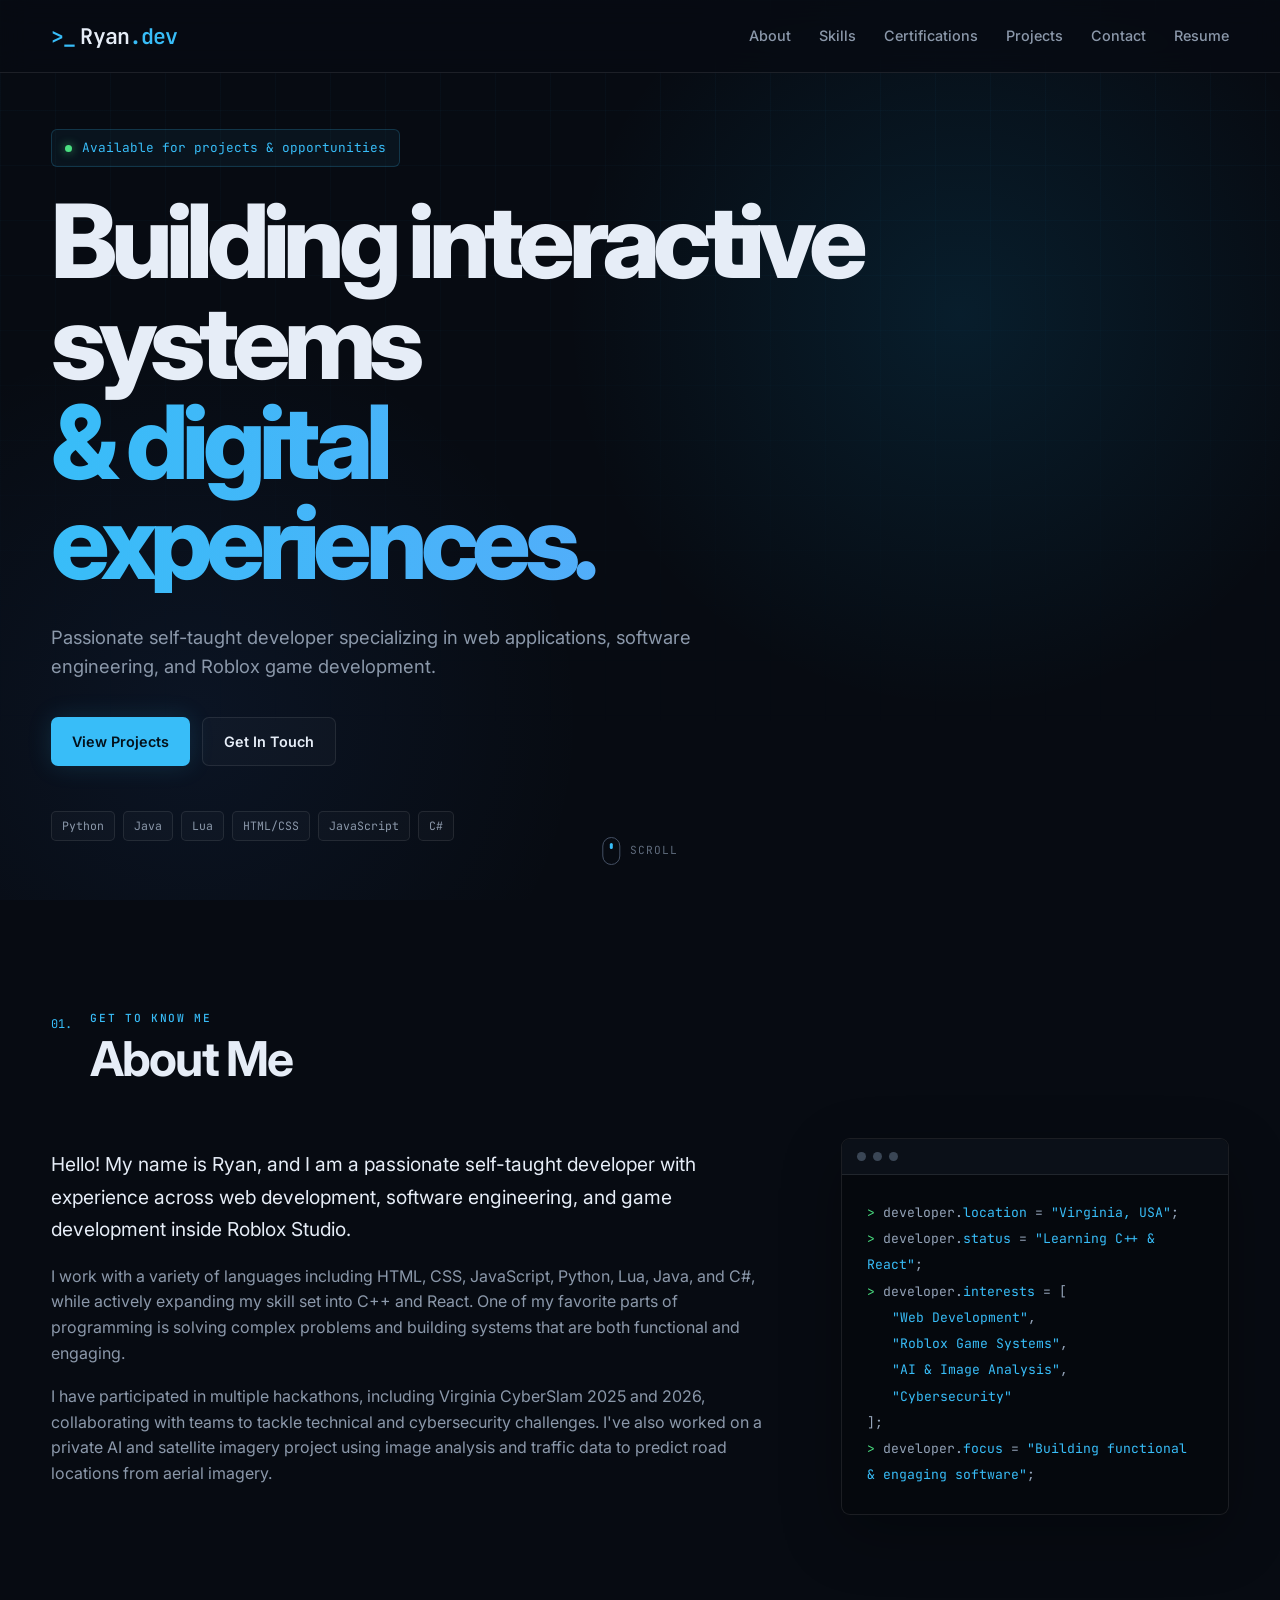
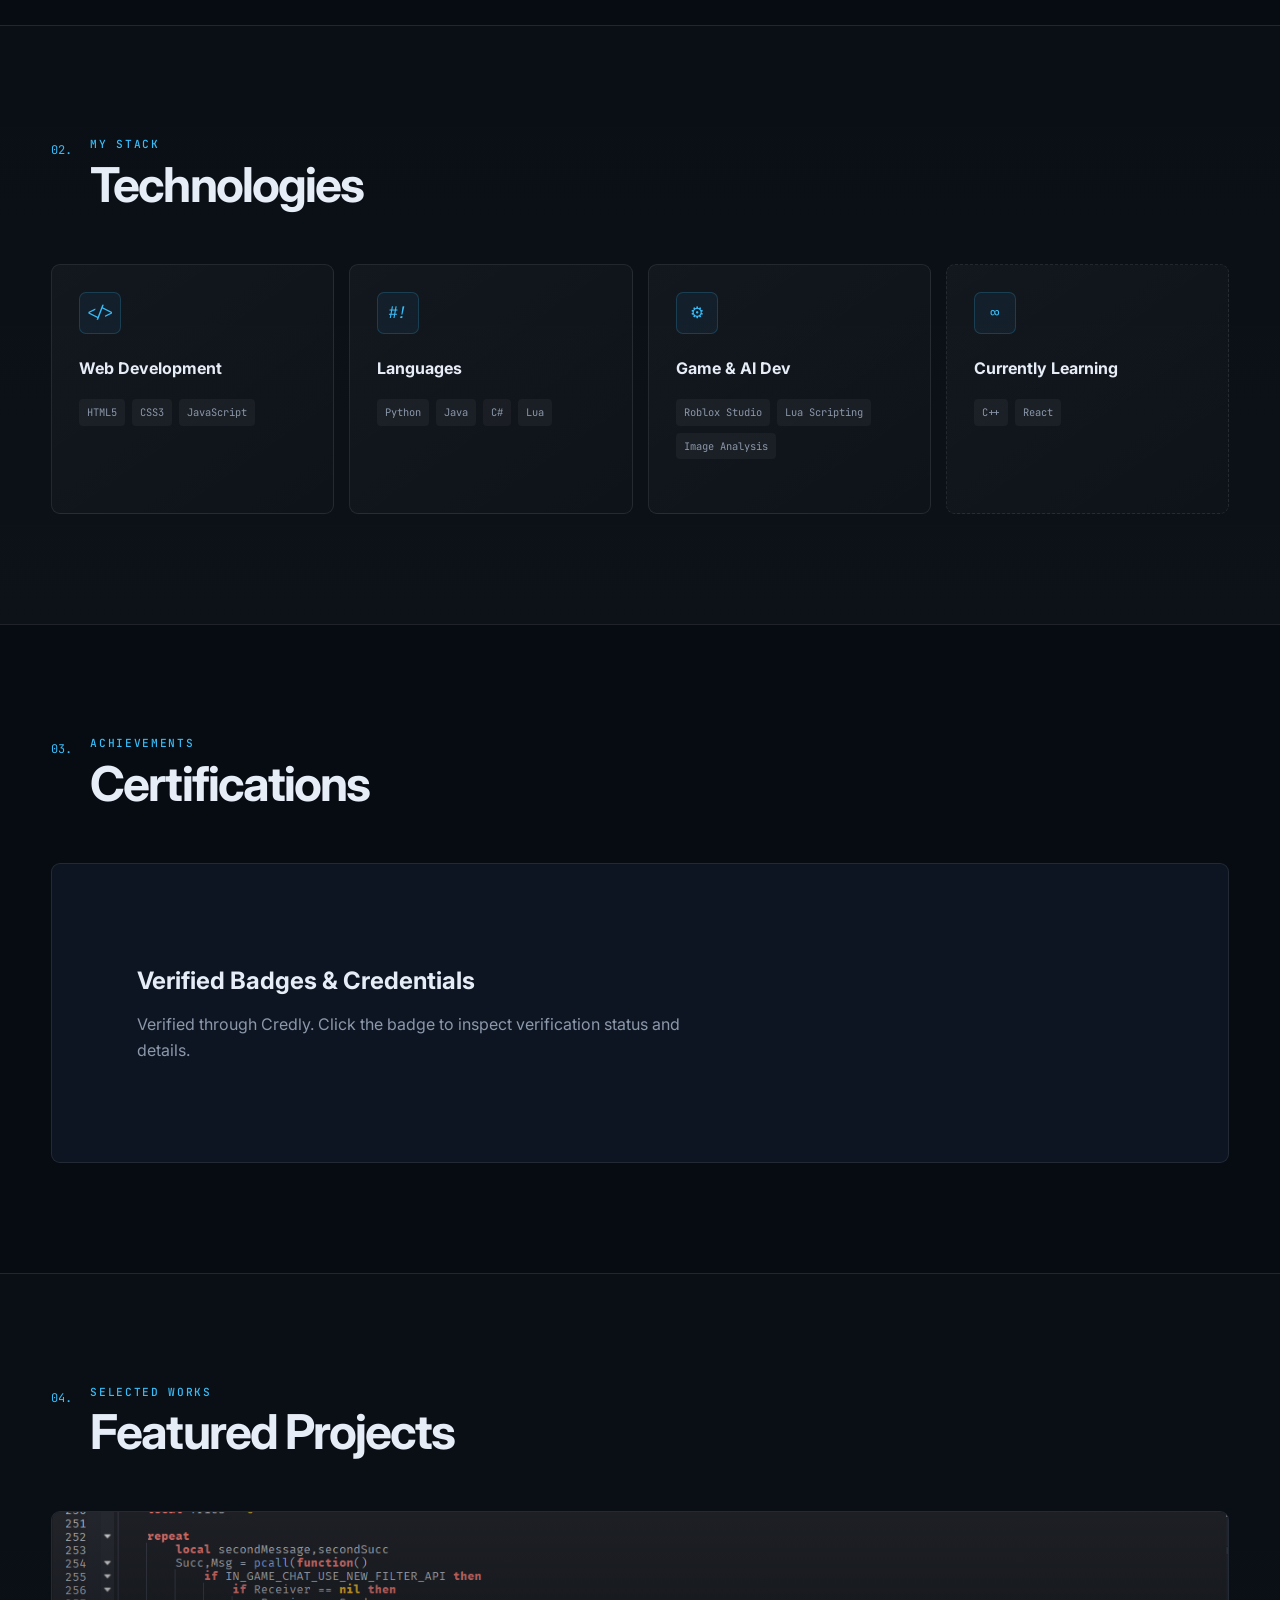
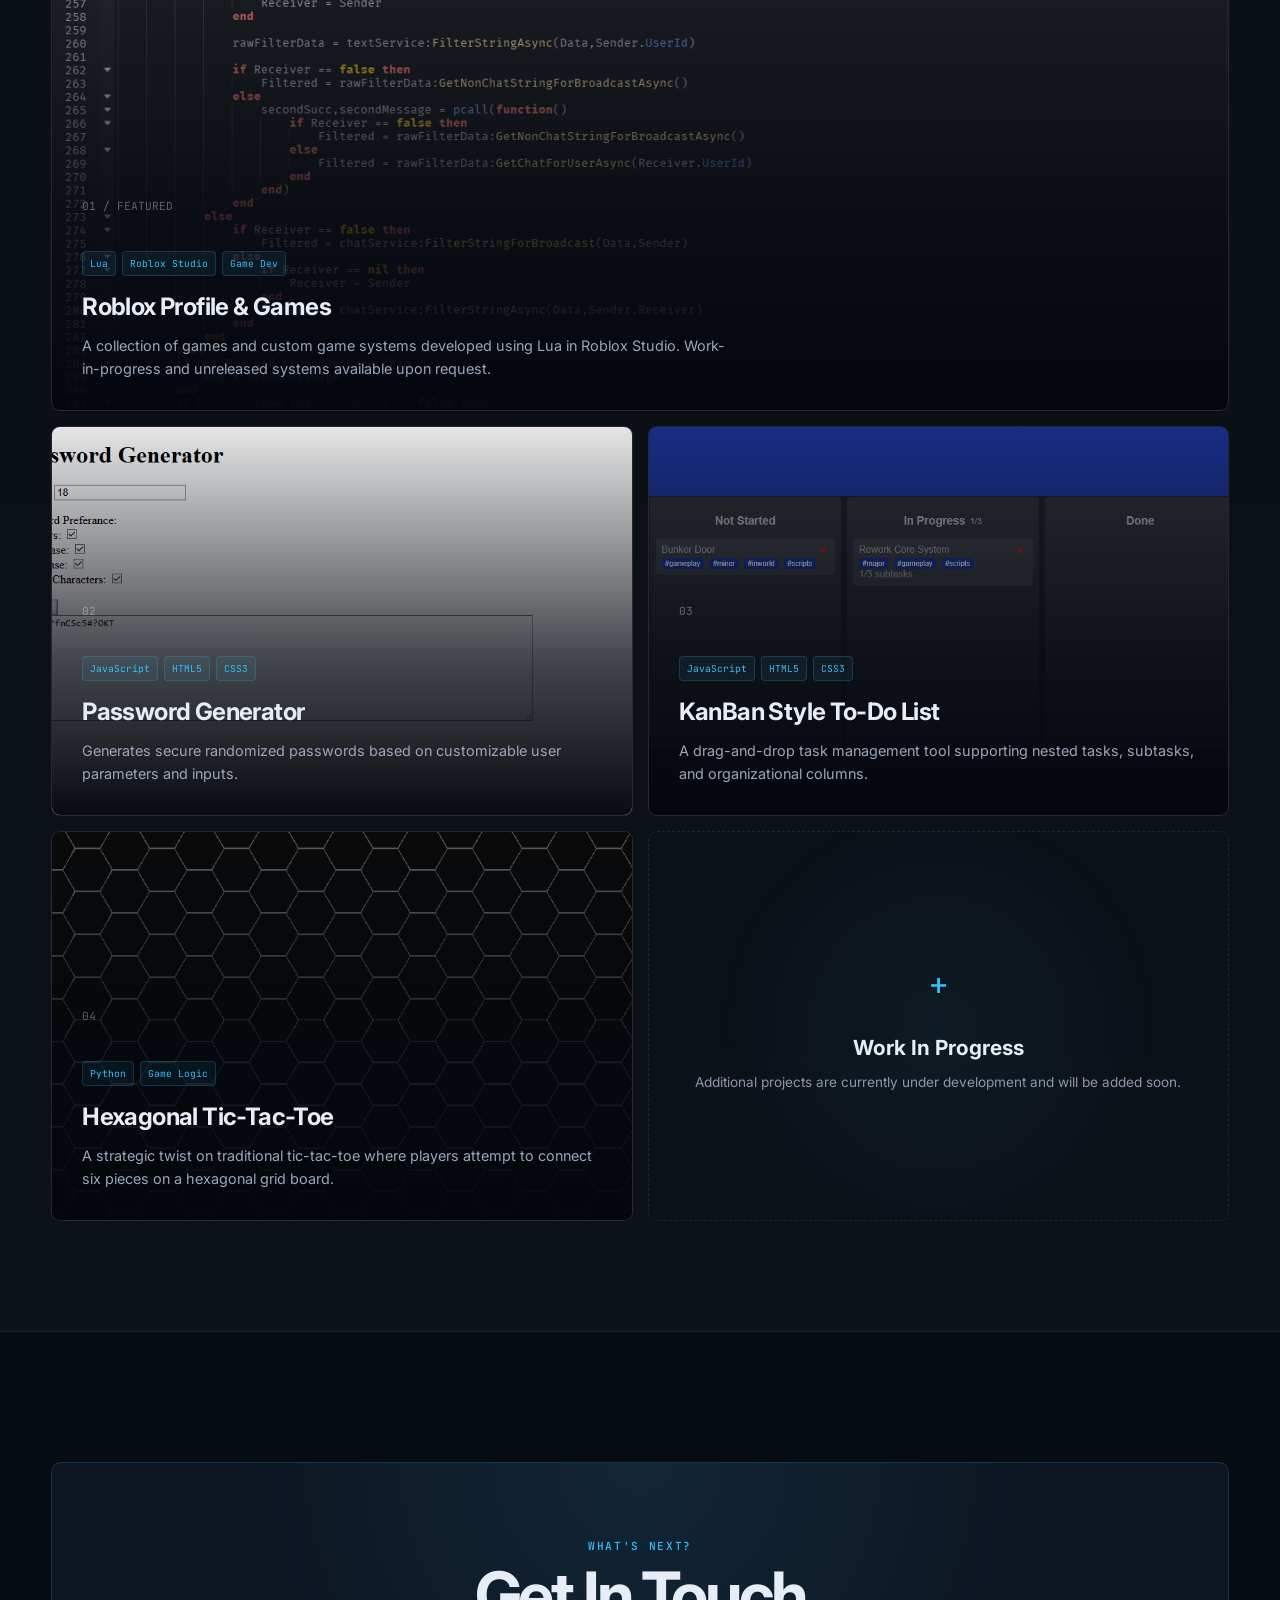
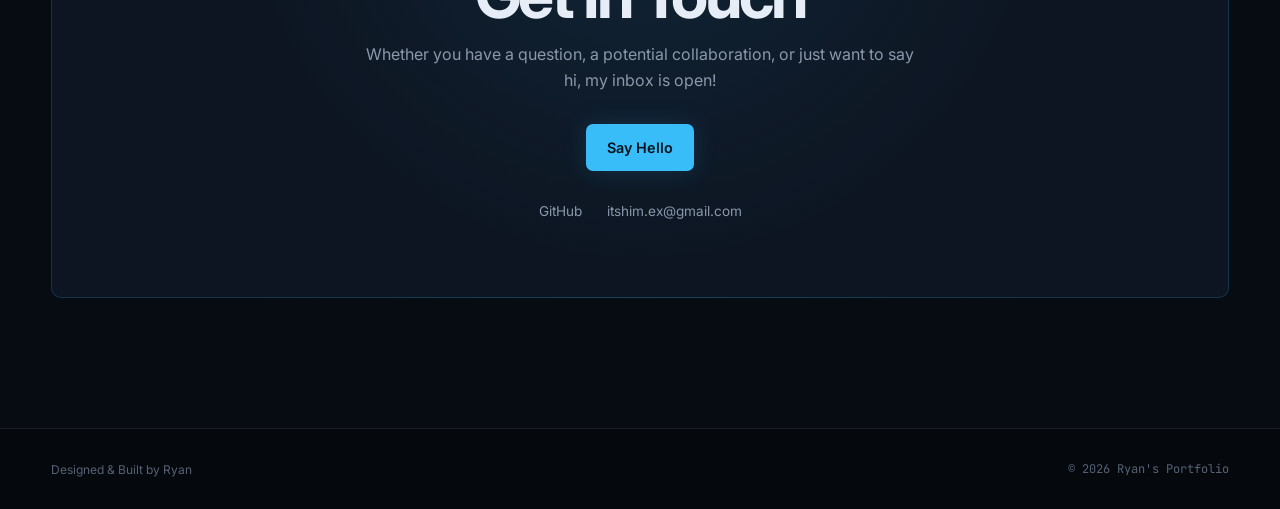
==== commit dd75827d: "Added resume button" ====
--- a/index.html
+++ b/index.html
@@ -22,6 +22,7 @@
                     <li><a href="#certifications">Certifications</a></li>
                     <li><a href="#portfolio">Projects</a></li>
                     <li><a href="#contacts">Contact</a></li>
+                    <li><a href="./resume/index.html">Resume</a></li>
                 </ul>
             </nav>
         </div>
